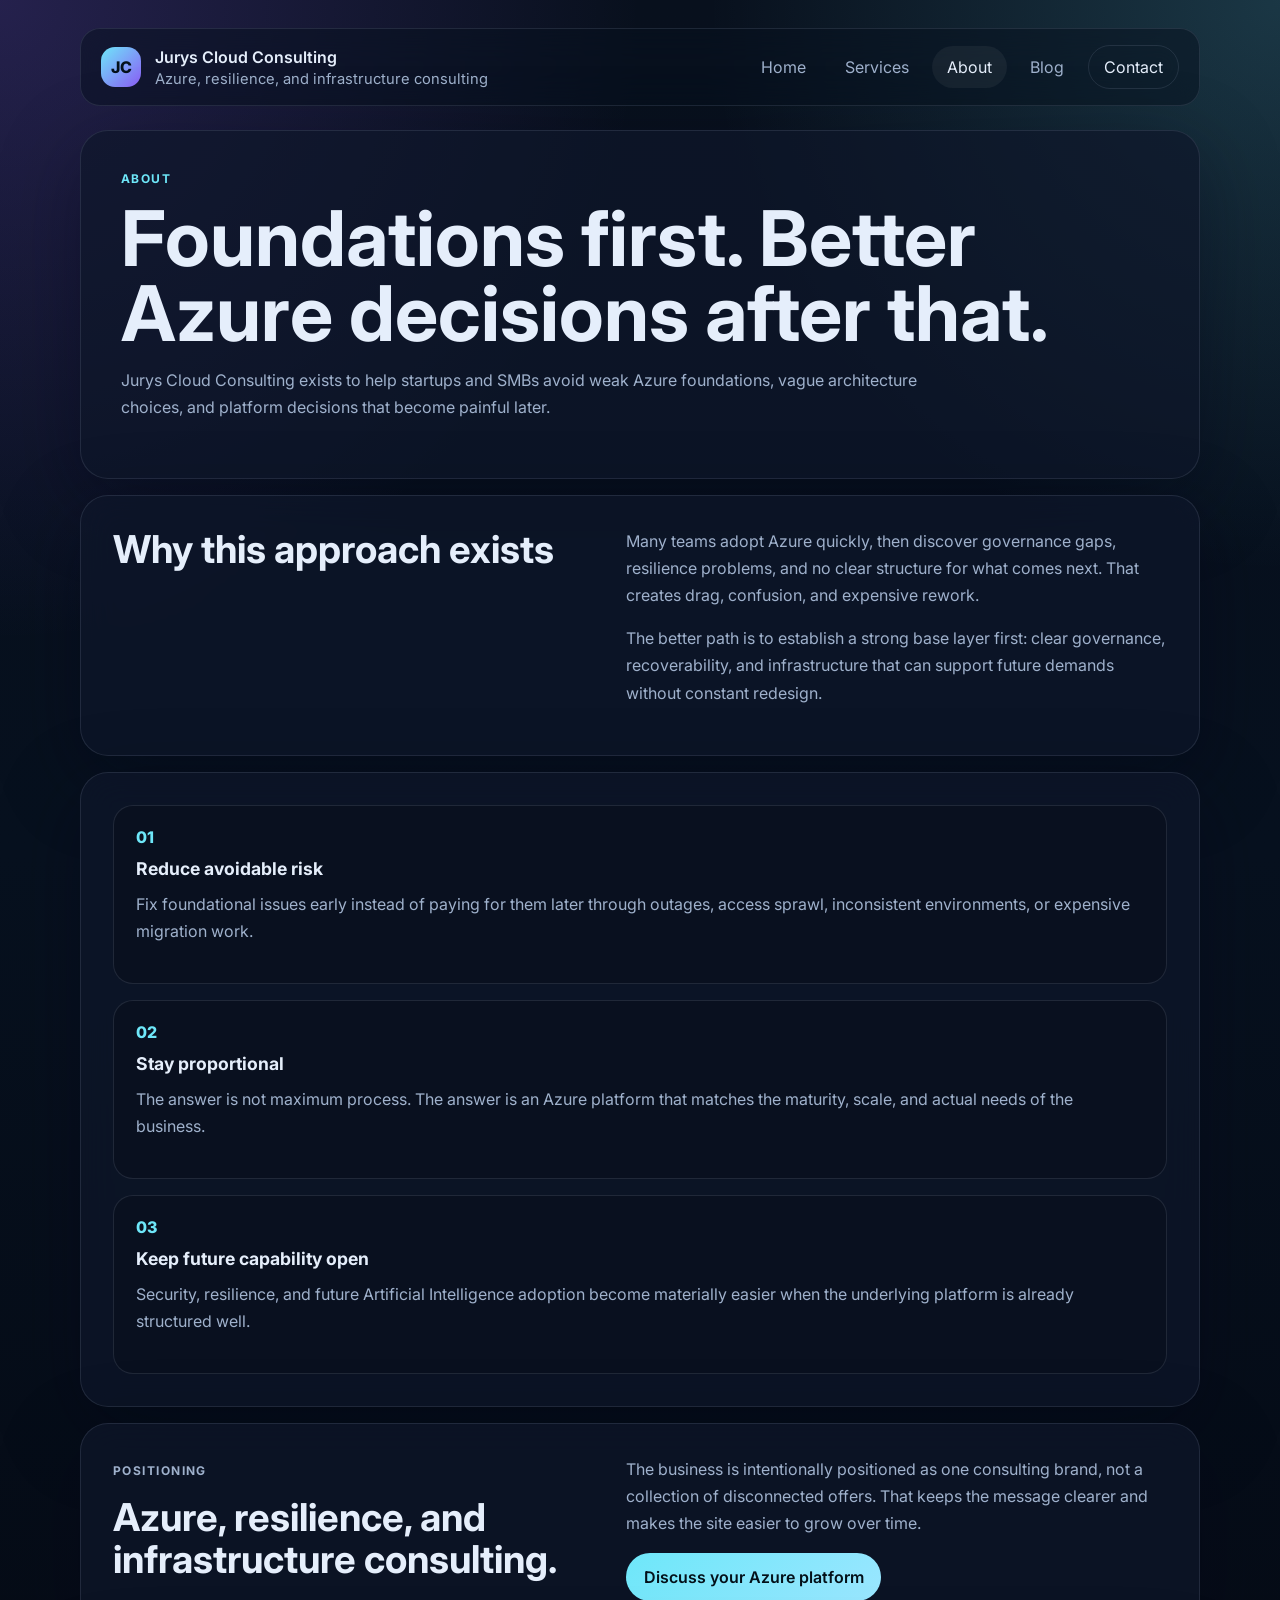
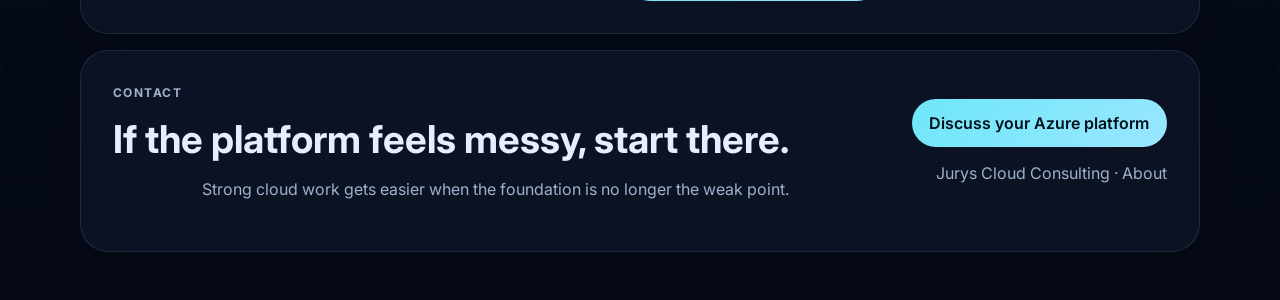
==== about.html @ 45fed46e "feat: expand juryslt into multi-page staging site" ====
<!DOCTYPE html>
<html lang="en">
  <head>
    <meta charset="UTF-8" />
    <meta name="viewport" content="width=device-width, initial-scale=1.0" />
    <title>About | Jurys Cloud Consulting</title>
    <meta
      name="description"
      content="About the approach behind Jurys Cloud Consulting: foundations-first Azure consulting for startups and SMBs."
    />
    <link rel="preconnect" href="https://fonts.googleapis.com" />
    <link rel="preconnect" href="https://fonts.gstatic.com" crossorigin />
    <link
      href="https://fonts.googleapis.com/css2?family=Inter:wght@400;500;600;700;800&display=swap"
      rel="stylesheet"
    />
    <link rel="stylesheet" href="styles.css" />
  </head>
  <body>
    <div class="site-shell">
      <header class="topbar reveal">
        <a class="brand" href="index.html">
          <span class="brand-mark">JC</span>
          <div>
            <strong class="brand-name">Jurys Cloud Consulting</strong>
            <div class="brand-subtitle">Azure, resilience, and infrastructure consulting</div>
          </div>
        </a>
        <nav class="nav">
          <a class="nav-link" href="index.html">Home</a>
          <a class="nav-link" href="services.html">Services</a>
          <a class="nav-link nav-link-active" href="about.html">About</a>
          <a class="nav-link" href="blog.html">Blog</a>
          <a class="nav-link nav-cta" href="contact.html">Contact</a>
        </nav>
      </header>

      <main>
        <section class="page-hero reveal">
          <p class="eyebrow">About</p>
          <h1>Foundations first. Better Azure decisions after that.</h1>
          <p class="lead page-lead">
            Jurys Cloud Consulting exists to help startups and SMBs avoid weak Azure foundations,
            vague architecture choices, and platform decisions that become painful later.
          </p>
        </section>

        <section class="content-panel reveal split-panel split-panel-strong">
          <div>
            <h2>Why this approach exists</h2>
          </div>
          <div>
            <p class="lead">
              Many teams adopt Azure quickly, then discover governance gaps, resilience problems,
              and no clear structure for what comes next. That creates drag, confusion, and
              expensive rework.
            </p>
            <p class="lead secondary-lead">
              The better path is to establish a strong base layer first: clear governance,
              recoverability, and infrastructure that can support future demands without constant
              redesign.
            </p>
          </div>
        </section>

        <section class="content-panel reveal">
          <div class="approach-list">
            <div>
              <span>01</span>
              <h3>Reduce avoidable risk</h3>
              <p>
                Fix foundational issues early instead of paying for them later through outages,
                access sprawl, inconsistent environments, or expensive migration work.
              </p>
            </div>
            <div>
              <span>02</span>
              <h3>Stay proportional</h3>
              <p>
                The answer is not maximum process. The answer is an Azure platform that matches the
                maturity, scale, and actual needs of the business.
              </p>
            </div>
            <div>
              <span>03</span>
              <h3>Keep future capability open</h3>
              <p>
                Security, resilience, and future Artificial Intelligence adoption become materially
                easier when the underlying platform is already structured well.
              </p>
            </div>
          </div>
        </section>

        <section class="content-panel reveal split-panel">
          <div>
            <p class="eyebrow">Positioning</p>
            <h2>Azure, resilience, and infrastructure consulting.</h2>
          </div>
          <div>
            <p class="lead">
              The business is intentionally positioned as one consulting brand, not a collection of
              disconnected offers. That keeps the message clearer and makes the site easier to grow
              over time.
            </p>
            <a class="button button-primary" href="contact.html">Discuss your Azure platform</a>
          </div>
        </section>
      </main>

      <footer class="footer reveal">
        <div>
          <p class="eyebrow">Contact</p>
          <h2>If the platform feels messy, start there.</h2>
          <p>Strong cloud work gets easier when the foundation is no longer the weak point.</p>
        </div>
        <div class="footer-actions">
          <a class="button button-primary" href="contact.html">Discuss your Azure platform</a>
          <p>Jurys Cloud Consulting · About</p>
        </div>
      </footer>
    </div>

    <script src="script.js"></script>
  </body>
</html>
---- styles.css ----
:root {
  color-scheme: dark;
  --bg: #07111f;
  --bg-soft: rgba(15, 23, 42, 0.72);
  --panel: rgba(10, 17, 31, 0.85);
  --line: rgba(148, 163, 184, 0.16);
  --text: #e5eefb;
  --muted: #9fb1cc;
  --primary: #6ee7f9;
  --accent: #8b5cf6;
  --shadow: 0 24px 80px rgba(2, 6, 23, 0.35);
}

* {
  box-sizing: border-box;
}

html {
  scroll-behavior: smooth;
}

body {
  margin: 0;
  font-family: "Inter", system-ui, sans-serif;
  background:
    radial-gradient(circle at top left, rgba(139, 92, 246, 0.22), transparent 28%),
    radial-gradient(circle at top right, rgba(110, 231, 249, 0.18), transparent 25%),
    linear-gradient(180deg, #08101d 0%, #07111f 45%, #050a14 100%);
  color: var(--text);
}

a {
  color: inherit;
}

.site-shell {
  width: min(1120px, calc(100% - 2rem));
  margin: 0 auto;
  padding: 1.25rem 0 3rem;
}

.topbar,
.hero,
.metrics,
.content-panel,
.footer {
  backdrop-filter: blur(18px);
}

.topbar {
  display: flex;
  justify-content: space-between;
  align-items: center;
  gap: 1.25rem;
  padding: 1rem 1.25rem;
  margin-top: 0.5rem;
  border: 1px solid var(--line);
  border-radius: 20px;
  background: rgba(7, 17, 31, 0.5);
}

.brand {
  display: flex;
  align-items: center;
  gap: 0.9rem;
  text-decoration: none;
}

.brand-mark {
  width: 2.5rem;
  height: 2.5rem;
  display: inline-grid;
  place-items: center;
  border-radius: 14px;
  background: linear-gradient(135deg, var(--primary), var(--accent));
  color: #04111a;
  font-weight: 800;
}

.brand-name,
.button {
  font-weight: 600;
}

.brand-subtitle {
  margin-top: 0.2rem;
  color: var(--muted);
  font-size: 0.92rem;
}

.nav {
  display: flex;
  align-items: center;
  gap: 0.5rem;
  flex-wrap: wrap;
  justify-content: flex-end;
}

.nav-link {
  padding: 0.7rem 0.95rem;
  border-radius: 999px;
  text-decoration: none;
  color: var(--muted);
  transition: opacity 180ms ease, background 180ms ease, color 180ms ease;
}

.nav-link:hover {
  opacity: 0.95;
  color: var(--text);
}

.nav-link-active {
  background: rgba(255, 255, 255, 0.05);
  color: var(--text);
}

.nav-cta {
  border: 1px solid var(--line);
  color: var(--text);
}

.hero {
  display: grid;
  grid-template-columns: 1.25fr 0.85fr;
  gap: 1.5rem;
  align-items: stretch;
  margin-top: 1.5rem;
}

.hero-copy,
.hero-panel,
.metrics article,
.content-panel,
.footer {
  border: 1px solid var(--line);
  background: var(--bg-soft);
  box-shadow: var(--shadow);
}

.hero-copy,
.hero-panel,
.page-hero {
  border-radius: 28px;
  padding: 2.5rem;
}

.page-hero {
  margin-top: 1.5rem;
  border: 1px solid var(--line);
  background: var(--bg-soft);
  box-shadow: var(--shadow);
}

.eyebrow {
  margin: 0 0 0.9rem;
  color: var(--primary);
  text-transform: uppercase;
  letter-spacing: 0.12em;
  font-size: 0.75rem;
  font-weight: 700;
}

h1,
h2,
h3,
p,
ul {
  margin-top: 0;
}

h1 {
  font-size: clamp(2.4rem, 6vw, 4.8rem);
  line-height: 0.98;
  margin-bottom: 1rem;
}

h2 {
  font-size: clamp(1.6rem, 3vw, 2.6rem);
  line-height: 1.1;
  margin-bottom: 1rem;
}

h3 {
  font-size: 1.1rem;
}

.lead,
.page-lead,
.service-card p,
.status-card p,
.approach-list p,
.metrics span,
.footer p,
.feature-card p,
.blog-card p,
.detail-list,
.secondary-lead,
.split-panel p {
  color: var(--muted);
  line-height: 1.7;
}

.page-lead {
  max-width: 860px;
}

.hero-actions {
  display: flex;
  gap: 0.85rem;
  flex-wrap: wrap;
  margin-top: 2rem;
}

.button {
  display: inline-flex;
  align-items: center;
  justify-content: center;
  min-height: 48px;
  padding: 0 1.1rem;
  border-radius: 999px;
  text-decoration: none;
  transition: transform 180ms ease, opacity 180ms ease, border-color 180ms ease;
}

.button:hover,
.text-link:hover {
  opacity: 0.92;
}

.button:focus-visible,
.nav-link:focus-visible,
.text-link:focus-visible,
.brand:focus-visible {
  outline: 2px solid var(--primary);
  outline-offset: 4px;
}

.button-primary {
  background: linear-gradient(135deg, var(--primary), #9ae6ff);
  color: #031019;
}

.button-secondary {
  border: 1px solid var(--line);
  color: var(--text);
}

.status-card {
  height: 100%;
  padding: 1.5rem;
  border-radius: 22px;
  background: linear-gradient(180deg, rgba(15, 23, 42, 0.96), rgba(10, 17, 31, 0.88));
}

.status-pill,
.blog-tag,
.service-number {
  display: inline-flex;
  padding: 0.35rem 0.7rem;
  border-radius: 999px;
  background: rgba(110, 231, 249, 0.1);
  color: var(--primary);
  border: 1px solid rgba(110, 231, 249, 0.18);
  font-size: 0.8rem;
  font-weight: 700;
}

.status-pill {
  margin-bottom: 1.1rem;
}

.status-card ul,
.detail-list {
  padding-left: 1.1rem;
  line-height: 1.8;
  margin: 1.25rem 0 0;
}

.metrics {
  display: grid;
  grid-template-columns: repeat(3, 1fr);
  gap: 1rem;
  margin-top: 1rem;
}

.metrics article,
.service-card,
.feature-card,
.blog-card,
.approach-list div {
  border-radius: 20px;
  padding: 1.35rem;
}

.metrics strong,
.service-card h3,
.approach-list h3,
.feature-card h3,
.blog-card h3 {
  display: block;
  margin-bottom: 0.75rem;
}

.content-panel,
.footer {
  margin-top: 1rem;
  border-radius: 28px;
  padding: 2rem;
}

.section-heading {
  max-width: 740px;
}

.compact-heading {
  margin-bottom: 1.25rem;
}

.feature-grid,
.blog-grid,
.service-grid {
  display: grid;
  grid-template-columns: repeat(3, minmax(0, 1fr));
  gap: 1rem;
}

.blog-grid {
  grid-template-columns: repeat(2, minmax(0, 1fr));
}

.service-grid-single {
  grid-template-columns: 1fr;
}

.service-card,
.feature-card,
.blog-card,
.approach-list div,
.contact-card {
  background: var(--panel);
  border: 1px solid var(--line);
}

.service-card-large {
  padding: 1.6rem;
}

.blog-card-muted {
  background: rgba(10, 17, 31, 0.62);
}

.contact-card {
  border-radius: 22px;
  padding: 1.5rem;
}

.contact-card h3 {
  margin-bottom: 0.75rem;
  font-size: 1.2rem;
}

.contact-grid {
  grid-template-columns: repeat(3, minmax(0, 1fr));
}

.split-panel {
  display: grid;
  grid-template-columns: 0.95fr 1.05fr;
  gap: 1.5rem;
  align-items: center;
}

.split-panel-strong {
  align-items: start;
}

.approach-list {
  display: grid;
  gap: 1rem;
}

.approach-list span {
  display: inline-block;
  margin-bottom: 0.65rem;
  color: var(--primary);
  font-weight: 800;
}

.text-link {
  display: inline-flex;
  margin-top: 0.75rem;
  color: var(--primary);
  text-decoration: none;
  font-weight: 600;
}

.footer {
  display: flex;
  justify-content: space-between;
  gap: 1rem;
  align-items: center;
}

.footer-actions {
  display: flex;
  flex-direction: column;
  align-items: flex-end;
  gap: 0.85rem;
}

.footer p:last-child {
  text-align: right;
}

.reveal {
  opacity: 1;
  transform: translateY(0);
  transition: opacity 500ms ease, transform 500ms ease;
}

.reveal.is-pending {
  opacity: 0;
  transform: translateY(16px);
}

@media (max-width: 980px) {
  .hero,
  .metrics,
  .feature-grid,
  .blog-grid,
  .split-panel {
    grid-template-columns: 1fr;
  }

  .topbar {
    align-items: flex-start;
    flex-direction: column;
  }

  .nav {
    justify-content: flex-start;
  }
}

@media (max-width: 900px) {
  .footer {
    flex-direction: column;
    align-items: flex-start;
  }

  .hero-copy,
  .hero-panel,
  .content-panel,
  .footer,
  .page-hero {
    padding: 1.5rem;
  }

  .footer-actions {
    align-items: flex-start;
  }

  .footer p:last-child {
    text-align: left;
  }
}

@media (max-width: 640px) {
  .site-shell {
    width: min(100% - 1rem, 1120px);
  }

  .topbar {
    padding: 0.9rem 1rem;
  }

  .brand-name {
    font-size: 0.95rem;
  }

  h1 {
    font-size: 2.3rem;
  }

  .nav {
    gap: 0.35rem;
  }

  .nav-link {
    padding: 0.6rem 0.8rem;
  }
}
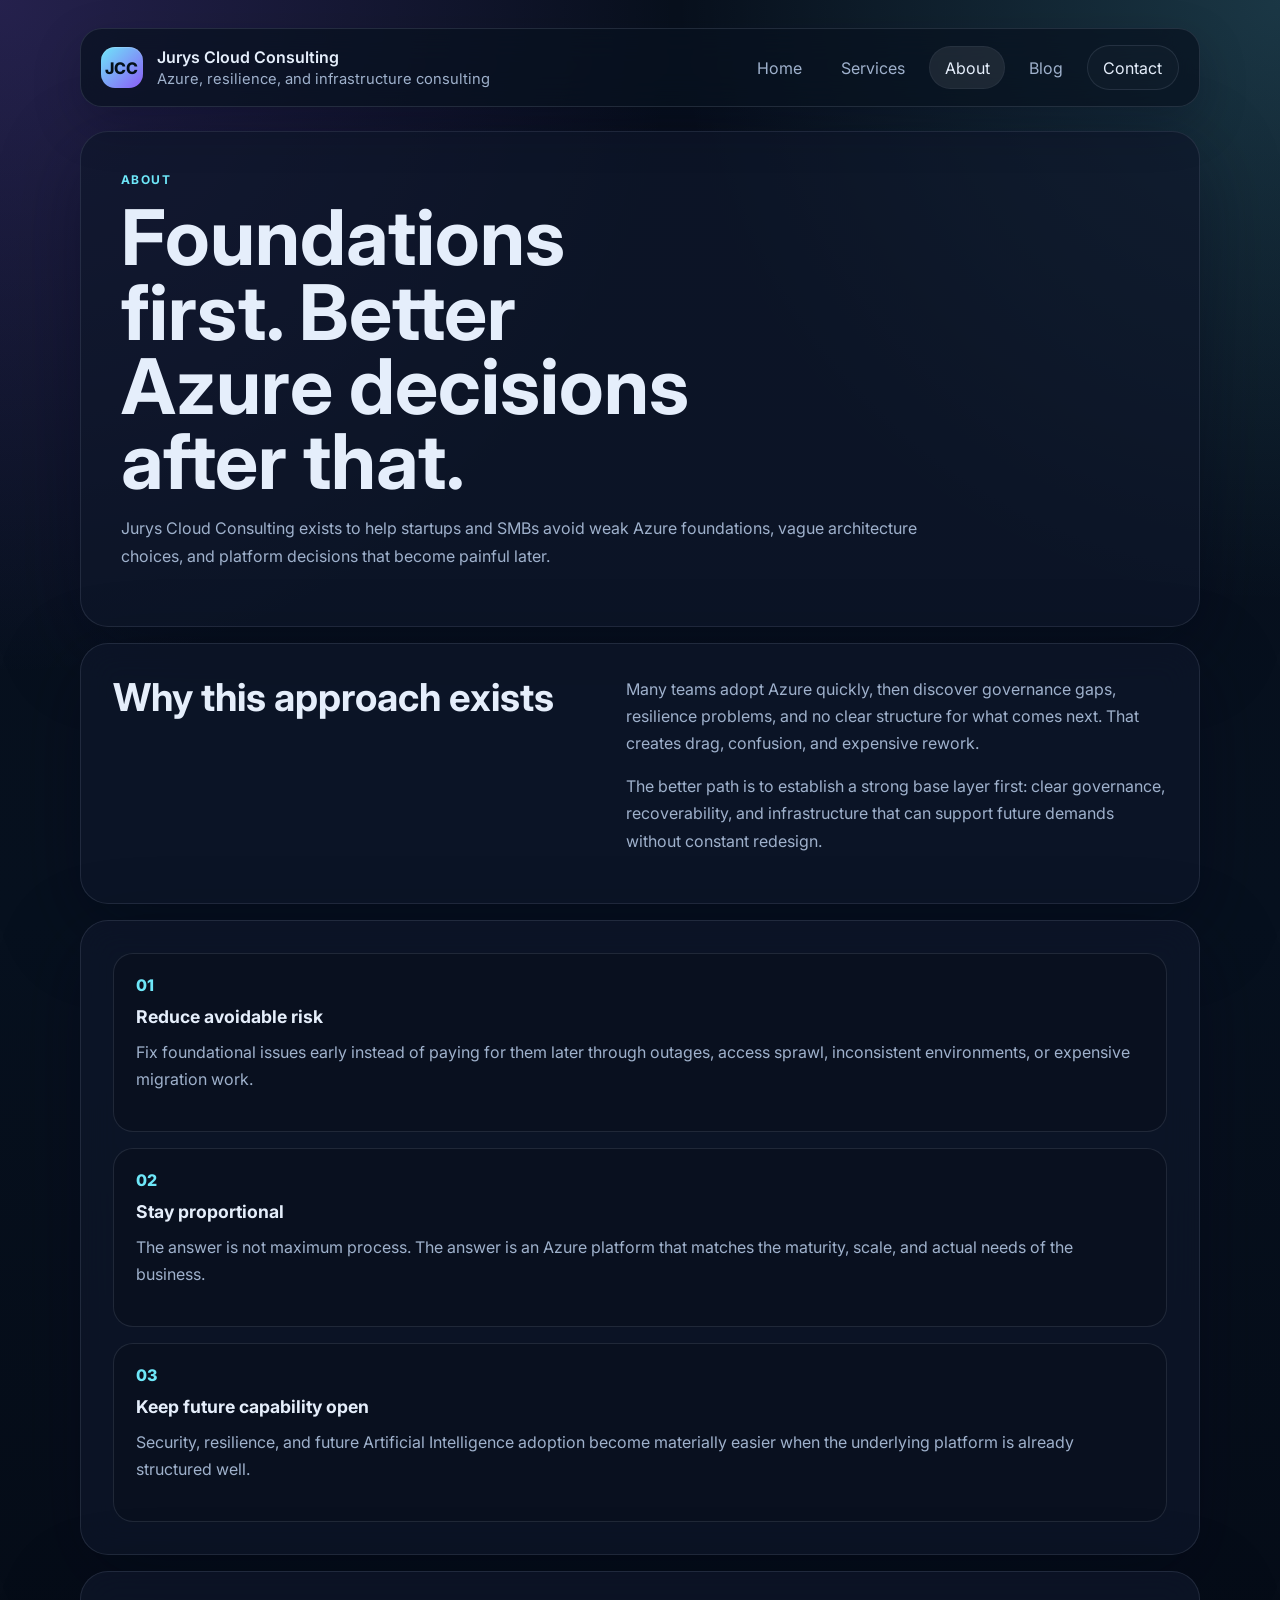
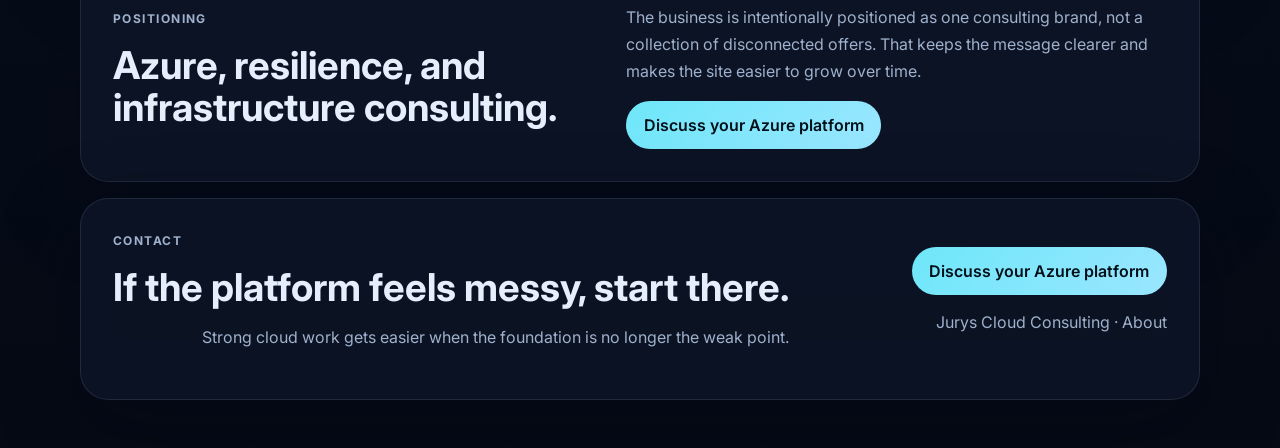
==== commit 9e736044: "feat: polish homepage and restructure blog pillars" ====
--- a/about.html
+++ b/about.html
@@ -20,7 +20,7 @@
     <div class="site-shell">
       <header class="topbar reveal">
         <a class="brand" href="index.html">
-          <span class="brand-mark">JC</span>
+          <span class="brand-mark">JCC</span>
           <div>
             <strong class="brand-name">Jurys Cloud Consulting</strong>
             <div class="brand-subtitle">Azure, resilience, and infrastructure consulting</div>
--- a/styles.css
+++ b/styles.css
@@ -48,15 +48,19 @@
 }
 
 .topbar {
+  position: sticky;
+  top: 0.75rem;
+  z-index: 20;
   display: flex;
   justify-content: space-between;
   align-items: center;
   gap: 1.25rem;
   padding: 1rem 1.25rem;
   margin-top: 0.5rem;
-  border: 1px solid var(--line);
-  border-radius: 20px;
-  background: rgba(7, 17, 31, 0.5);
+  border: 1px solid rgba(148, 163, 184, 0.18);
+  border-radius: 22px;
+  background: rgba(7, 17, 31, 0.72);
+  box-shadow: 0 18px 48px rgba(2, 6, 23, 0.24);
 }
 
 .brand {
@@ -67,14 +71,15 @@
 }
 
 .brand-mark {
-  width: 2.5rem;
-  height: 2.5rem;
+  width: 2.6rem;
+  height: 2.6rem;
   display: inline-grid;
   place-items: center;
   border-radius: 14px;
   background: linear-gradient(135deg, var(--primary), var(--accent));
   color: #04111a;
   font-weight: 800;
+  box-shadow: inset 0 1px 1px rgba(255, 255, 255, 0.2);
 }
 
 .brand-name,
@@ -97,26 +102,29 @@
 }
 
 .nav-link {
-  padding: 0.7rem 0.95rem;
+  padding: 0.72rem 0.98rem;
   border-radius: 999px;
   text-decoration: none;
   color: var(--muted);
-  transition: opacity 180ms ease, background 180ms ease, color 180ms ease;
+  transition: opacity 180ms ease, background 180ms ease, color 180ms ease, transform 180ms ease;
 }
 
 .nav-link:hover {
-  opacity: 0.95;
+  opacity: 0.98;
   color: var(--text);
+  background: rgba(255, 255, 255, 0.04);
 }
 
 .nav-link-active {
-  background: rgba(255, 255, 255, 0.05);
+  background: rgba(255, 255, 255, 0.08);
   color: var(--text);
+  box-shadow: inset 0 0 0 1px rgba(148, 163, 184, 0.08);
 }
 
 .nav-cta {
   border: 1px solid var(--line);
   color: var(--text);
+  background: rgba(255, 255, 255, 0.02);
 }
 
 .hero {
@@ -151,6 +159,12 @@
   box-shadow: var(--shadow);
 }
 
+.hero-copy-home {
+  background:
+    radial-gradient(circle at top left, rgba(110, 231, 249, 0.1), transparent 35%),
+    linear-gradient(180deg, rgba(15, 23, 42, 0.92), rgba(10, 17, 31, 0.82));
+}
+
 .eyebrow {
   margin: 0 0 0.9rem;
   color: var(--primary);
@@ -169,9 +183,10 @@
 }
 
 h1 {
-  font-size: clamp(2.4rem, 6vw, 4.8rem);
-  line-height: 0.98;
+  font-size: clamp(2.5rem, 6vw, 5rem);
+  line-height: 0.97;
   margin-bottom: 1rem;
+  max-width: 12ch;
 }
 
 h2 {
@@ -200,6 +215,11 @@
   line-height: 1.7;
 }
 
+.hero-lead {
+  max-width: 56ch;
+  font-size: 1.08rem;
+}
+
 .page-lead {
   max-width: 860px;
 }
@@ -209,6 +229,22 @@
   gap: 0.85rem;
   flex-wrap: wrap;
   margin-top: 2rem;
+}
+
+.hero-proof {
+  display: flex;
+  flex-wrap: wrap;
+  gap: 0.65rem;
+  margin-top: 1.35rem;
+}
+
+.hero-proof span {
+  padding: 0.45rem 0.8rem;
+  border-radius: 999px;
+  border: 1px solid rgba(148, 163, 184, 0.18);
+  background: rgba(255, 255, 255, 0.03);
+  color: var(--muted);
+  font-size: 0.9rem;
 }
 
 .button {
@@ -225,6 +261,7 @@
 .button:hover,
 .text-link:hover {
   opacity: 0.92;
+  transform: translateY(-1px);
 }
 
 .button:focus-visible,
@@ -250,6 +287,10 @@
   padding: 1.5rem;
   border-radius: 22px;
   background: linear-gradient(180deg, rgba(15, 23, 42, 0.96), rgba(10, 17, 31, 0.88));
+}
+
+.status-card-strong {
+  box-shadow: inset 0 1px 0 rgba(255, 255, 255, 0.04);
 }
 
 .status-pill,
@@ -292,6 +333,10 @@
   padding: 1.35rem;
 }
 
+.metrics article {
+  background: rgba(10, 17, 31, 0.74);
+}
+
 .metrics strong,
 .service-card h3,
 .approach-list h3,
@@ -328,6 +373,14 @@
   grid-template-columns: repeat(2, minmax(0, 1fr));
 }
 
+.feature-grid-home {
+  grid-template-columns: repeat(3, minmax(0, 1fr));
+}
+
+.pillar-grid {
+  grid-template-columns: repeat(2, minmax(0, 1fr));
+}
+
 .service-grid-single {
   grid-template-columns: 1fr;
 }
@@ -341,6 +394,10 @@
   border: 1px solid var(--line);
 }
 
+.feature-card-strong {
+  background: linear-gradient(180deg, rgba(15, 23, 42, 0.92), rgba(10, 17, 31, 0.82));
+}
+
 .service-card-large {
   padding: 1.6rem;
 }
@@ -372,6 +429,10 @@
 
 .split-panel-strong {
   align-items: start;
+}
+
+.home-split {
+  background: linear-gradient(180deg, rgba(12, 18, 34, 0.92), rgba(8, 13, 25, 0.86));
 }
 
 .approach-list {
@@ -428,17 +489,24 @@
   .metrics,
   .feature-grid,
   .blog-grid,
-  .split-panel {
+  .split-panel,
+  .pillar-grid,
+  .feature-grid-home {
     grid-template-columns: 1fr;
   }
 
   .topbar {
     align-items: flex-start;
     flex-direction: column;
+    position: static;
   }
 
   .nav {
     justify-content: flex-start;
+  }
+
+  h1 {
+    max-width: none;
   }
 }
 
@@ -479,7 +547,7 @@
   }
 
   h1 {
-    font-size: 2.3rem;
+    font-size: 2.35rem;
   }
 
   .nav {
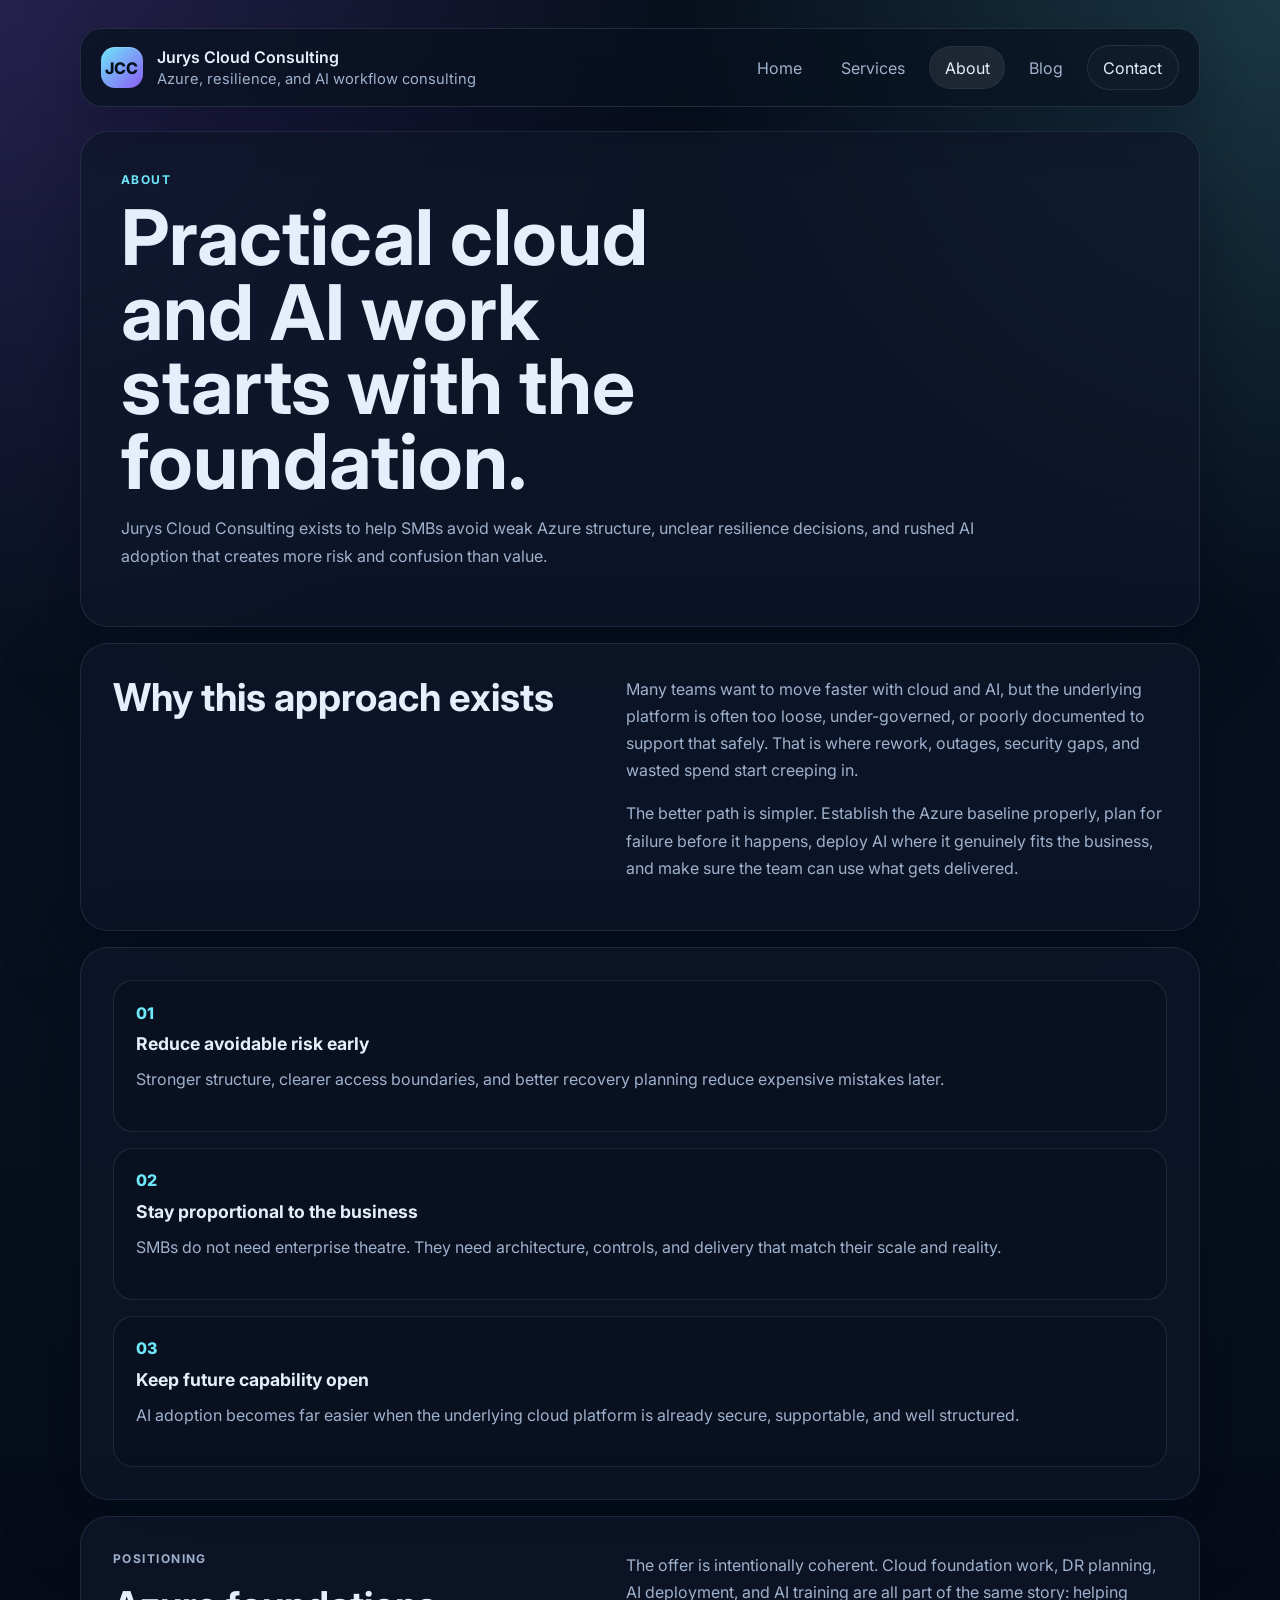
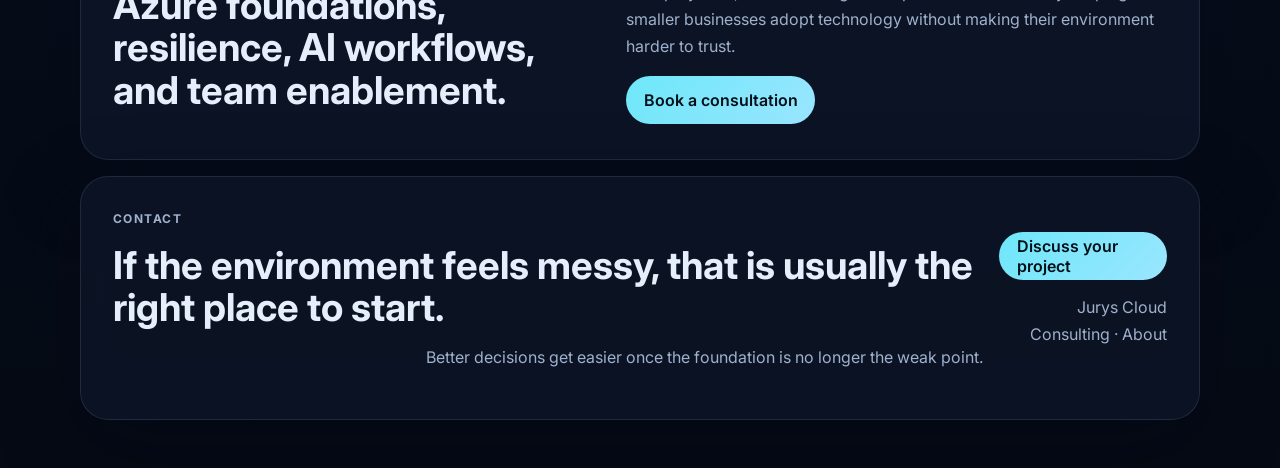
==== commit c00c10bb: "feat: reposition site around azure, dr, and ai workflow services" ====
--- a/about.html
+++ b/about.html
@@ -6,7 +6,7 @@
     <title>About | Jurys Cloud Consulting</title>
     <meta
       name="description"
-      content="About the approach behind Jurys Cloud Consulting: foundations-first Azure consulting for startups and SMBs."
+      content="Jurys Cloud Consulting helps SMBs build better Azure foundations, resilience, and practical AI adoption paths."
     />
     <link rel="preconnect" href="https://fonts.googleapis.com" />
     <link rel="preconnect" href="https://fonts.gstatic.com" crossorigin />
@@ -23,7 +23,7 @@
           <span class="brand-mark">JCC</span>
           <div>
             <strong class="brand-name">Jurys Cloud Consulting</strong>
-            <div class="brand-subtitle">Azure, resilience, and infrastructure consulting</div>
+            <div class="brand-subtitle">Azure, resilience, and AI workflow consulting</div>
           </div>
         </a>
         <nav class="nav">
@@ -38,10 +38,10 @@
       <main>
         <section class="page-hero reveal">
           <p class="eyebrow">About</p>
-          <h1>Foundations first. Better Azure decisions after that.</h1>
+          <h1>Practical cloud and AI work starts with the foundation.</h1>
           <p class="lead page-lead">
-            Jurys Cloud Consulting exists to help startups and SMBs avoid weak Azure foundations,
-            vague architecture choices, and platform decisions that become painful later.
+            Jurys Cloud Consulting exists to help SMBs avoid weak Azure structure, unclear resilience decisions,
+            and rushed AI adoption that creates more risk and confusion than value.
           </p>
         </section>
 
@@ -51,14 +51,13 @@
           </div>
           <div>
             <p class="lead">
-              Many teams adopt Azure quickly, then discover governance gaps, resilience problems,
-              and no clear structure for what comes next. That creates drag, confusion, and
-              expensive rework.
+              Many teams want to move faster with cloud and AI, but the underlying platform is often too loose,
+              under-governed, or poorly documented to support that safely. That is where rework, outages,
+              security gaps, and wasted spend start creeping in.
             </p>
             <p class="lead secondary-lead">
-              The better path is to establish a strong base layer first: clear governance,
-              recoverability, and infrastructure that can support future demands without constant
-              redesign.
+              The better path is simpler. Establish the Azure baseline properly, plan for failure before it happens,
+              deploy AI where it genuinely fits the business, and make sure the team can use what gets delivered.
             </p>
           </div>
         </section>
@@ -67,26 +66,23 @@
           <div class="approach-list">
             <div>
               <span>01</span>
-              <h3>Reduce avoidable risk</h3>
+              <h3>Reduce avoidable risk early</h3>
               <p>
-                Fix foundational issues early instead of paying for them later through outages,
-                access sprawl, inconsistent environments, or expensive migration work.
+                Stronger structure, clearer access boundaries, and better recovery planning reduce expensive mistakes later.
               </p>
             </div>
             <div>
               <span>02</span>
-              <h3>Stay proportional</h3>
+              <h3>Stay proportional to the business</h3>
               <p>
-                The answer is not maximum process. The answer is an Azure platform that matches the
-                maturity, scale, and actual needs of the business.
+                SMBs do not need enterprise theatre. They need architecture, controls, and delivery that match their scale and reality.
               </p>
             </div>
             <div>
               <span>03</span>
               <h3>Keep future capability open</h3>
               <p>
-                Security, resilience, and future Artificial Intelligence adoption become materially
-                easier when the underlying platform is already structured well.
+                AI adoption becomes far easier when the underlying cloud platform is already secure, supportable, and well structured.
               </p>
             </div>
           </div>
@@ -95,15 +91,14 @@
         <section class="content-panel reveal split-panel">
           <div>
             <p class="eyebrow">Positioning</p>
-            <h2>Azure, resilience, and infrastructure consulting.</h2>
+            <h2>Azure foundations, resilience, AI workflows, and team enablement.</h2>
           </div>
           <div>
             <p class="lead">
-              The business is intentionally positioned as one consulting brand, not a collection of
-              disconnected offers. That keeps the message clearer and makes the site easier to grow
-              over time.
+              The offer is intentionally coherent. Cloud foundation work, DR planning, AI deployment,
+              and AI training are all part of the same story: helping smaller businesses adopt technology without making their environment harder to trust.
             </p>
-            <a class="button button-primary" href="contact.html">Discuss your Azure platform</a>
+            <a class="button button-primary" href="contact.html">Book a consultation</a>
           </div>
         </section>
       </main>
@@ -111,11 +106,11 @@
       <footer class="footer reveal">
         <div>
           <p class="eyebrow">Contact</p>
-          <h2>If the platform feels messy, start there.</h2>
-          <p>Strong cloud work gets easier when the foundation is no longer the weak point.</p>
+          <h2>If the environment feels messy, that is usually the right place to start.</h2>
+          <p>Better decisions get easier once the foundation is no longer the weak point.</p>
         </div>
         <div class="footer-actions">
-          <a class="button button-primary" href="contact.html">Discuss your Azure platform</a>
+          <a class="button button-primary" href="contact.html">Discuss your project</a>
           <p>Jurys Cloud Consulting · About</p>
         </div>
       </footer>
--- a/styles.css
+++ b/styles.css
@@ -377,12 +377,20 @@
   grid-template-columns: repeat(3, minmax(0, 1fr));
 }
 
+.feature-grid-4 {
+  grid-template-columns: repeat(4, minmax(0, 1fr));
+}
+
 .pillar-grid {
   grid-template-columns: repeat(2, minmax(0, 1fr));
 }
 
 .service-grid-single {
   grid-template-columns: 1fr;
+}
+
+.service-grid-stacked {
+  grid-template-columns: repeat(2, minmax(0, 1fr));
 }
 
 .service-card,
@@ -491,7 +499,9 @@
   .blog-grid,
   .split-panel,
   .pillar-grid,
-  .feature-grid-home {
+  .feature-grid-home,
+  .feature-grid-4,
+  .service-grid-stacked {
     grid-template-columns: 1fr;
   }
 
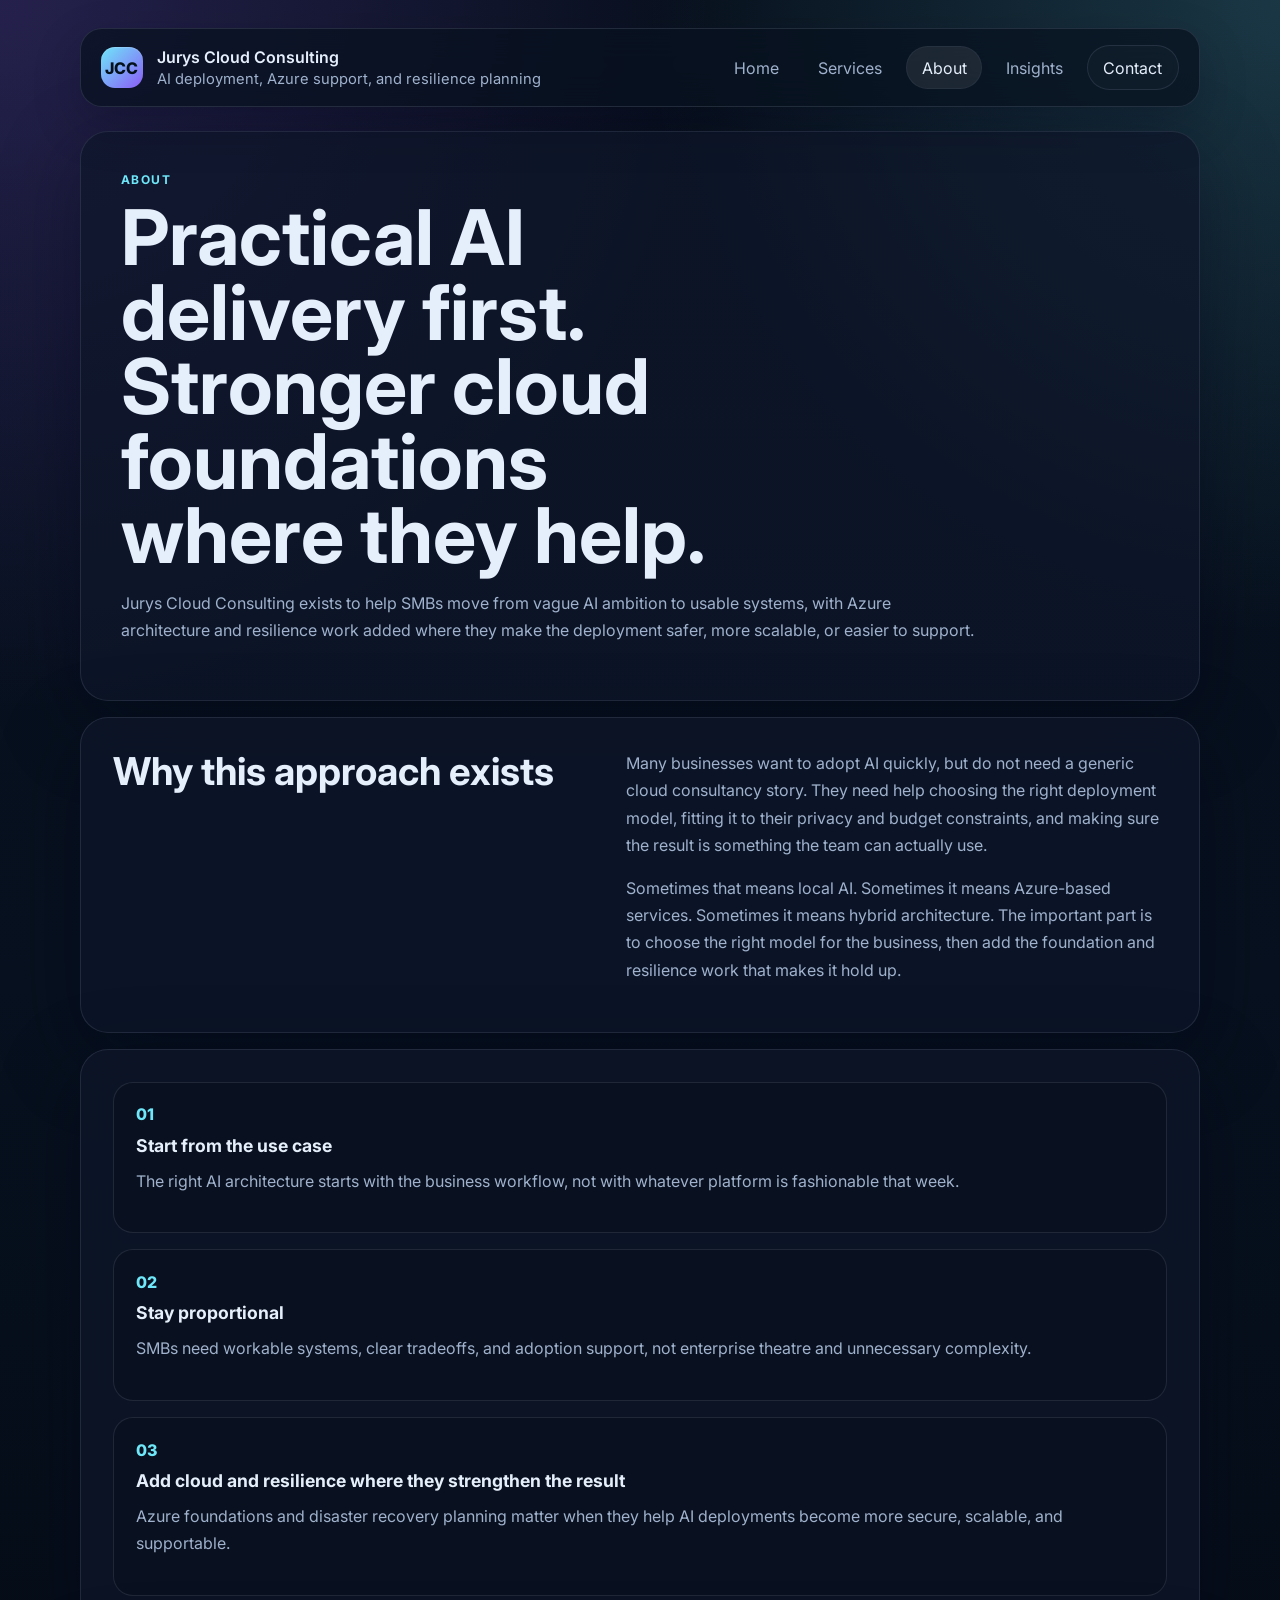
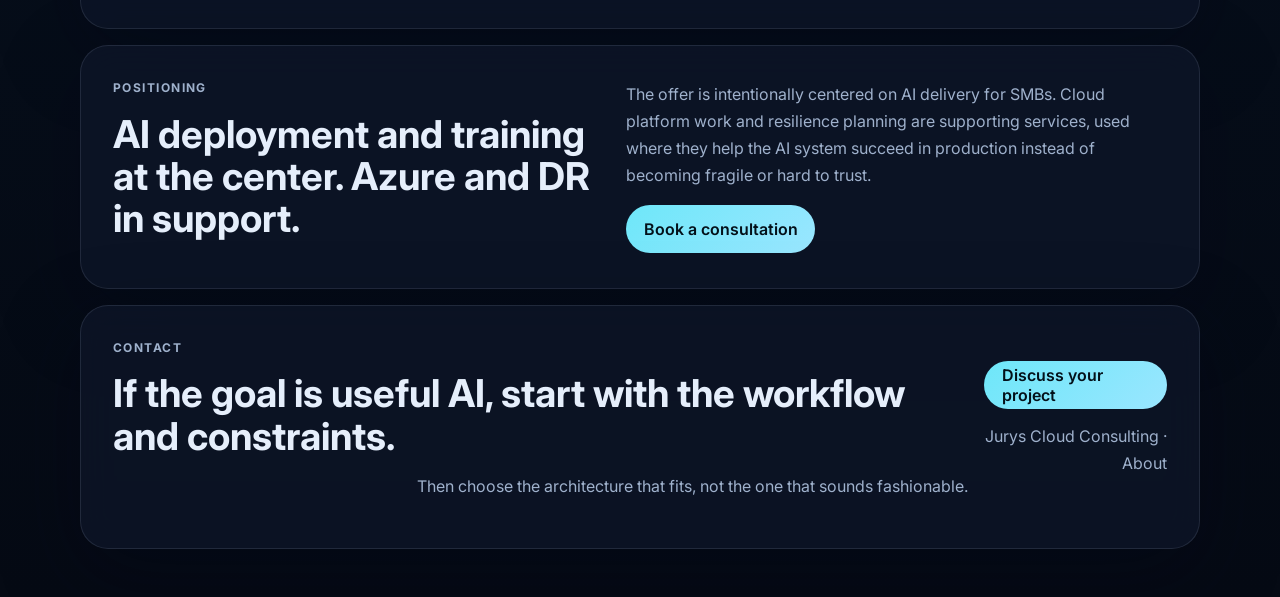
==== commit 4ab06beb: "feat: reposition site around ai deployment as primary offer" ====
--- a/about.html
+++ b/about.html
@@ -6,7 +6,7 @@
     <title>About | Jurys Cloud Consulting</title>
     <meta
       name="description"
-      content="Jurys Cloud Consulting helps SMBs build better Azure foundations, resilience, and practical AI adoption paths."
+      content="Jurys Cloud Consulting helps SMBs deploy practical AI systems, with Azure and resilience support where needed."
     />
     <link rel="preconnect" href="https://fonts.googleapis.com" />
     <link rel="preconnect" href="https://fonts.gstatic.com" crossorigin />
@@ -23,14 +23,14 @@
           <span class="brand-mark">JCC</span>
           <div>
             <strong class="brand-name">Jurys Cloud Consulting</strong>
-            <div class="brand-subtitle">Azure, resilience, and AI workflow consulting</div>
+            <div class="brand-subtitle">AI deployment, Azure support, and resilience planning</div>
           </div>
         </a>
         <nav class="nav">
           <a class="nav-link" href="index.html">Home</a>
           <a class="nav-link" href="services.html">Services</a>
           <a class="nav-link nav-link-active" href="about.html">About</a>
-          <a class="nav-link" href="blog.html">Blog</a>
+          <a class="nav-link" href="blog.html">Insights</a>
           <a class="nav-link nav-cta" href="contact.html">Contact</a>
         </nav>
       </header>
@@ -38,10 +38,10 @@
       <main>
         <section class="page-hero reveal">
           <p class="eyebrow">About</p>
-          <h1>Practical cloud and AI work starts with the foundation.</h1>
+          <h1>Practical AI delivery first. Stronger cloud foundations where they help.</h1>
           <p class="lead page-lead">
-            Jurys Cloud Consulting exists to help SMBs avoid weak Azure structure, unclear resilience decisions,
-            and rushed AI adoption that creates more risk and confusion than value.
+            Jurys Cloud Consulting exists to help SMBs move from vague AI ambition to usable systems,
+            with Azure architecture and resilience work added where they make the deployment safer, more scalable, or easier to support.
           </p>
         </section>
 
@@ -51,13 +51,12 @@
           </div>
           <div>
             <p class="lead">
-              Many teams want to move faster with cloud and AI, but the underlying platform is often too loose,
-              under-governed, or poorly documented to support that safely. That is where rework, outages,
-              security gaps, and wasted spend start creeping in.
+              Many businesses want to adopt AI quickly, but do not need a generic cloud consultancy story. They need help choosing the right deployment model,
+              fitting it to their privacy and budget constraints, and making sure the result is something the team can actually use.
             </p>
             <p class="lead secondary-lead">
-              The better path is simpler. Establish the Azure baseline properly, plan for failure before it happens,
-              deploy AI where it genuinely fits the business, and make sure the team can use what gets delivered.
+              Sometimes that means local AI. Sometimes it means Azure-based services. Sometimes it means hybrid architecture.
+              The important part is to choose the right model for the business, then add the foundation and resilience work that makes it hold up.
             </p>
           </div>
         </section>
@@ -66,23 +65,23 @@
           <div class="approach-list">
             <div>
               <span>01</span>
-              <h3>Reduce avoidable risk early</h3>
+              <h3>Start from the use case</h3>
               <p>
-                Stronger structure, clearer access boundaries, and better recovery planning reduce expensive mistakes later.
+                The right AI architecture starts with the business workflow, not with whatever platform is fashionable that week.
               </p>
             </div>
             <div>
               <span>02</span>
-              <h3>Stay proportional to the business</h3>
+              <h3>Stay proportional</h3>
               <p>
-                SMBs do not need enterprise theatre. They need architecture, controls, and delivery that match their scale and reality.
+                SMBs need workable systems, clear tradeoffs, and adoption support, not enterprise theatre and unnecessary complexity.
               </p>
             </div>
             <div>
               <span>03</span>
-              <h3>Keep future capability open</h3>
+              <h3>Add cloud and resilience where they strengthen the result</h3>
               <p>
-                AI adoption becomes far easier when the underlying cloud platform is already secure, supportable, and well structured.
+                Azure foundations and disaster recovery planning matter when they help AI deployments become more secure, scalable, and supportable.
               </p>
             </div>
           </div>
@@ -91,12 +90,12 @@
         <section class="content-panel reveal split-panel">
           <div>
             <p class="eyebrow">Positioning</p>
-            <h2>Azure foundations, resilience, AI workflows, and team enablement.</h2>
+            <h2>AI deployment and training at the center. Azure and DR in support.</h2>
           </div>
           <div>
             <p class="lead">
-              The offer is intentionally coherent. Cloud foundation work, DR planning, AI deployment,
-              and AI training are all part of the same story: helping smaller businesses adopt technology without making their environment harder to trust.
+              The offer is intentionally centered on AI delivery for SMBs. Cloud platform work and resilience planning are supporting services,
+              used where they help the AI system succeed in production instead of becoming fragile or hard to trust.
             </p>
             <a class="button button-primary" href="contact.html">Book a consultation</a>
           </div>
@@ -106,8 +105,8 @@
       <footer class="footer reveal">
         <div>
           <p class="eyebrow">Contact</p>
-          <h2>If the environment feels messy, that is usually the right place to start.</h2>
-          <p>Better decisions get easier once the foundation is no longer the weak point.</p>
+          <h2>If the goal is useful AI, start with the workflow and constraints.</h2>
+          <p>Then choose the architecture that fits, not the one that sounds fashionable.</p>
         </div>
         <div class="footer-actions">
           <a class="button button-primary" href="contact.html">Discuss your project</a>
--- a/styles.css
+++ b/styles.css
@@ -397,7 +397,8 @@
 .feature-card,
 .blog-card,
 .approach-list div,
-.contact-card {
+.contact-card,
+.comparison-table-wrap {
   background: var(--panel);
   border: 1px solid var(--line);
 }
@@ -417,6 +418,40 @@
 .contact-card {
   border-radius: 22px;
   padding: 1.5rem;
+}
+
+.comparison-table-wrap {
+  border-radius: 22px;
+  padding: 1rem;
+  overflow-x: auto;
+}
+
+.comparison-table {
+  width: 100%;
+  border-collapse: collapse;
+  min-width: 840px;
+}
+
+.comparison-table th,
+.comparison-table td {
+  text-align: left;
+  vertical-align: top;
+  padding: 1rem;
+  border-bottom: 1px solid var(--line);
+}
+
+.comparison-table th {
+  color: var(--text);
+  font-size: 0.95rem;
+}
+
+.comparison-table td {
+  color: var(--muted);
+  line-height: 1.6;
+}
+
+.comparison-table tbody tr:last-child td {
+  border-bottom: 0;
 }
 
 .contact-card h3 {
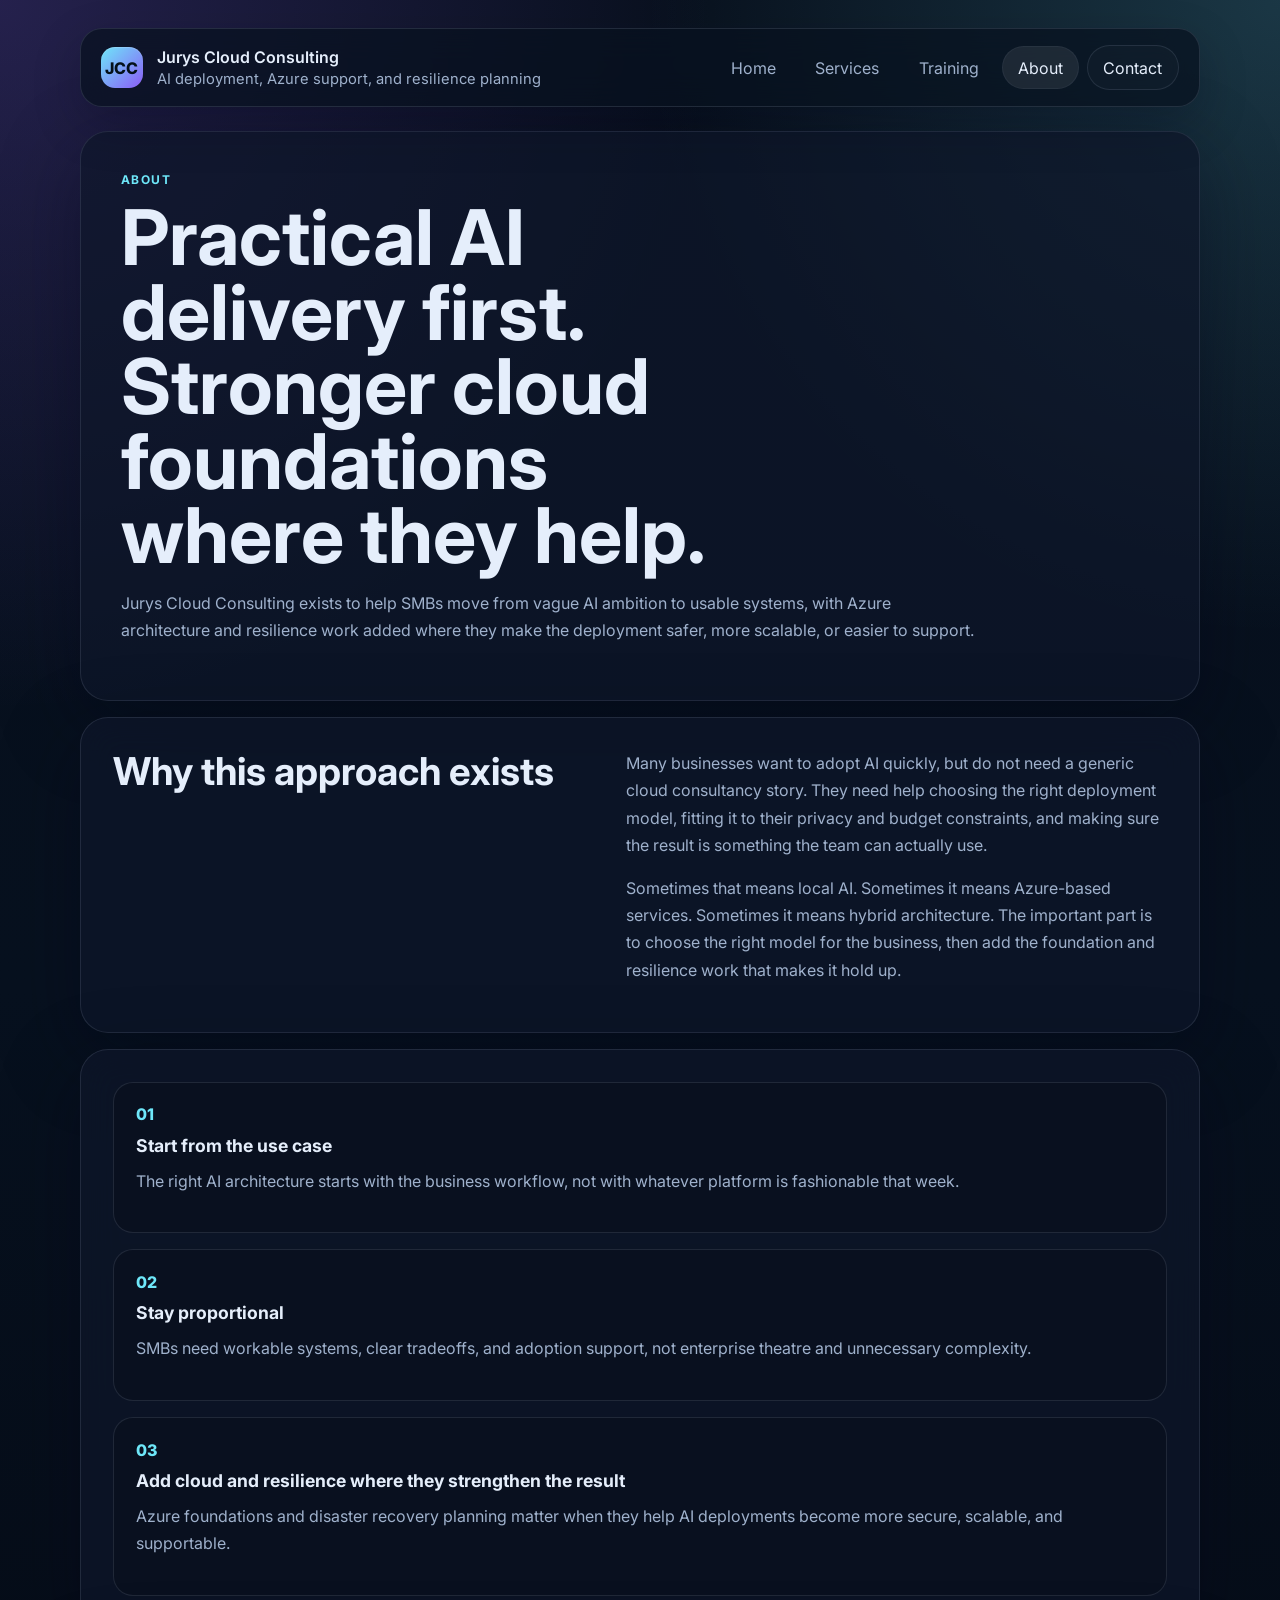
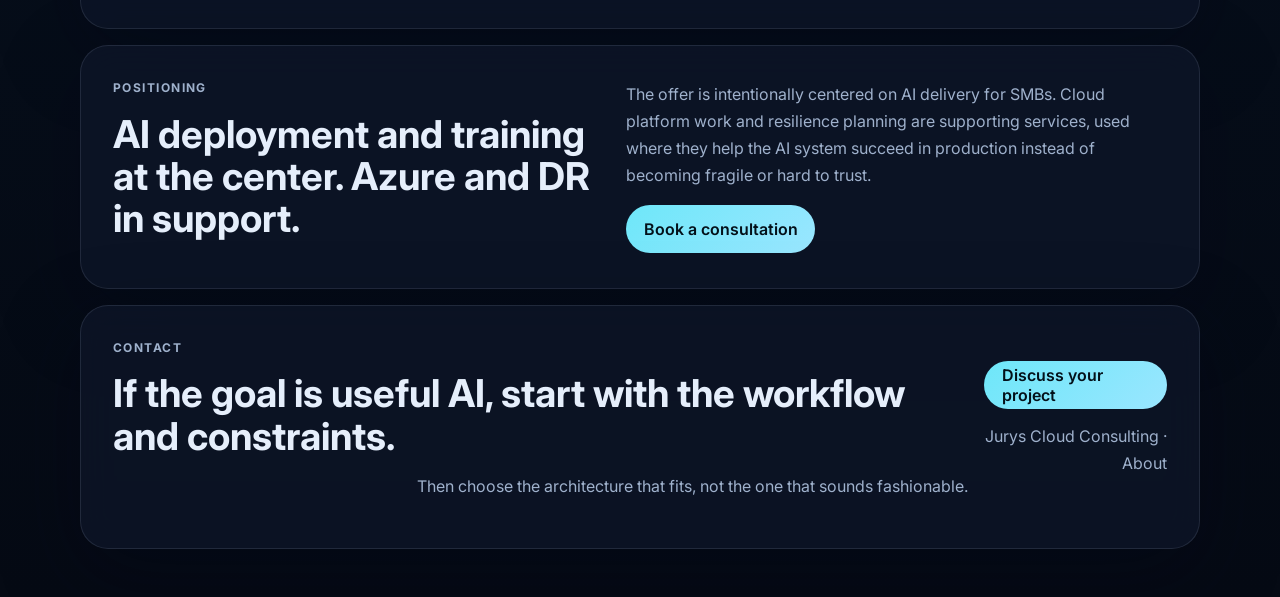
==== commit a5fc7943: "feat: simplify services page and add training sales page" ====
--- a/about.html
+++ b/about.html
@@ -29,8 +29,8 @@
         <nav class="nav">
           <a class="nav-link" href="index.html">Home</a>
           <a class="nav-link" href="services.html">Services</a>
+          <a class="nav-link" href="training.html">Training</a>
           <a class="nav-link nav-link-active" href="about.html">About</a>
-          <a class="nav-link" href="blog.html">Insights</a>
           <a class="nav-link nav-cta" href="contact.html">Contact</a>
         </nav>
       </header>
--- a/styles.css
+++ b/styles.css
@@ -381,6 +381,10 @@
   grid-template-columns: repeat(4, minmax(0, 1fr));
 }
 
+.feature-grid-2 {
+  grid-template-columns: repeat(2, minmax(0, 1fr));
+}
+
 .pillar-grid {
   grid-template-columns: repeat(2, minmax(0, 1fr));
 }
@@ -409,6 +413,31 @@
 
 .service-card-large {
   padding: 1.6rem;
+}
+
+.service-card-sales {
+  display: flex;
+  flex-direction: column;
+  gap: 0.9rem;
+}
+
+.service-button {
+  margin-top: auto;
+  width: 100%;
+}
+
+.sales-service-grid {
+  grid-template-columns: repeat(2, minmax(0, 1fr));
+}
+
+.training-grid {
+  grid-template-columns: repeat(2, minmax(0, 1fr));
+}
+
+.training-card {
+  display: flex;
+  flex-direction: column;
+  gap: 0.9rem;
 }
 
 .blog-card-muted {
@@ -536,7 +565,10 @@
   .pillar-grid,
   .feature-grid-home,
   .feature-grid-4,
-  .service-grid-stacked {
+  .feature-grid-2,
+  .service-grid-stacked,
+  .sales-service-grid,
+  .training-grid {
     grid-template-columns: 1fr;
   }
 
@@ -587,6 +619,14 @@
     padding: 0.9rem 1rem;
   }
 
+  .brand {
+    align-items: flex-start;
+  }
+
+  .brand-subtitle {
+    font-size: 0.82rem;
+  }
+
   .brand-name {
     font-size: 0.95rem;
   }
@@ -602,4 +642,22 @@
   .nav-link {
     padding: 0.6rem 0.8rem;
   }
-}
+
+  .service-card,
+  .feature-card,
+  .blog-card,
+  .contact-card,
+  .comparison-table-wrap,
+  .metrics article,
+  .approach-list div {
+    padding: 1.1rem;
+  }
+
+  .content-panel,
+  .footer,
+  .page-hero,
+  .hero-copy,
+  .hero-panel {
+    border-radius: 22px;
+  }
+}
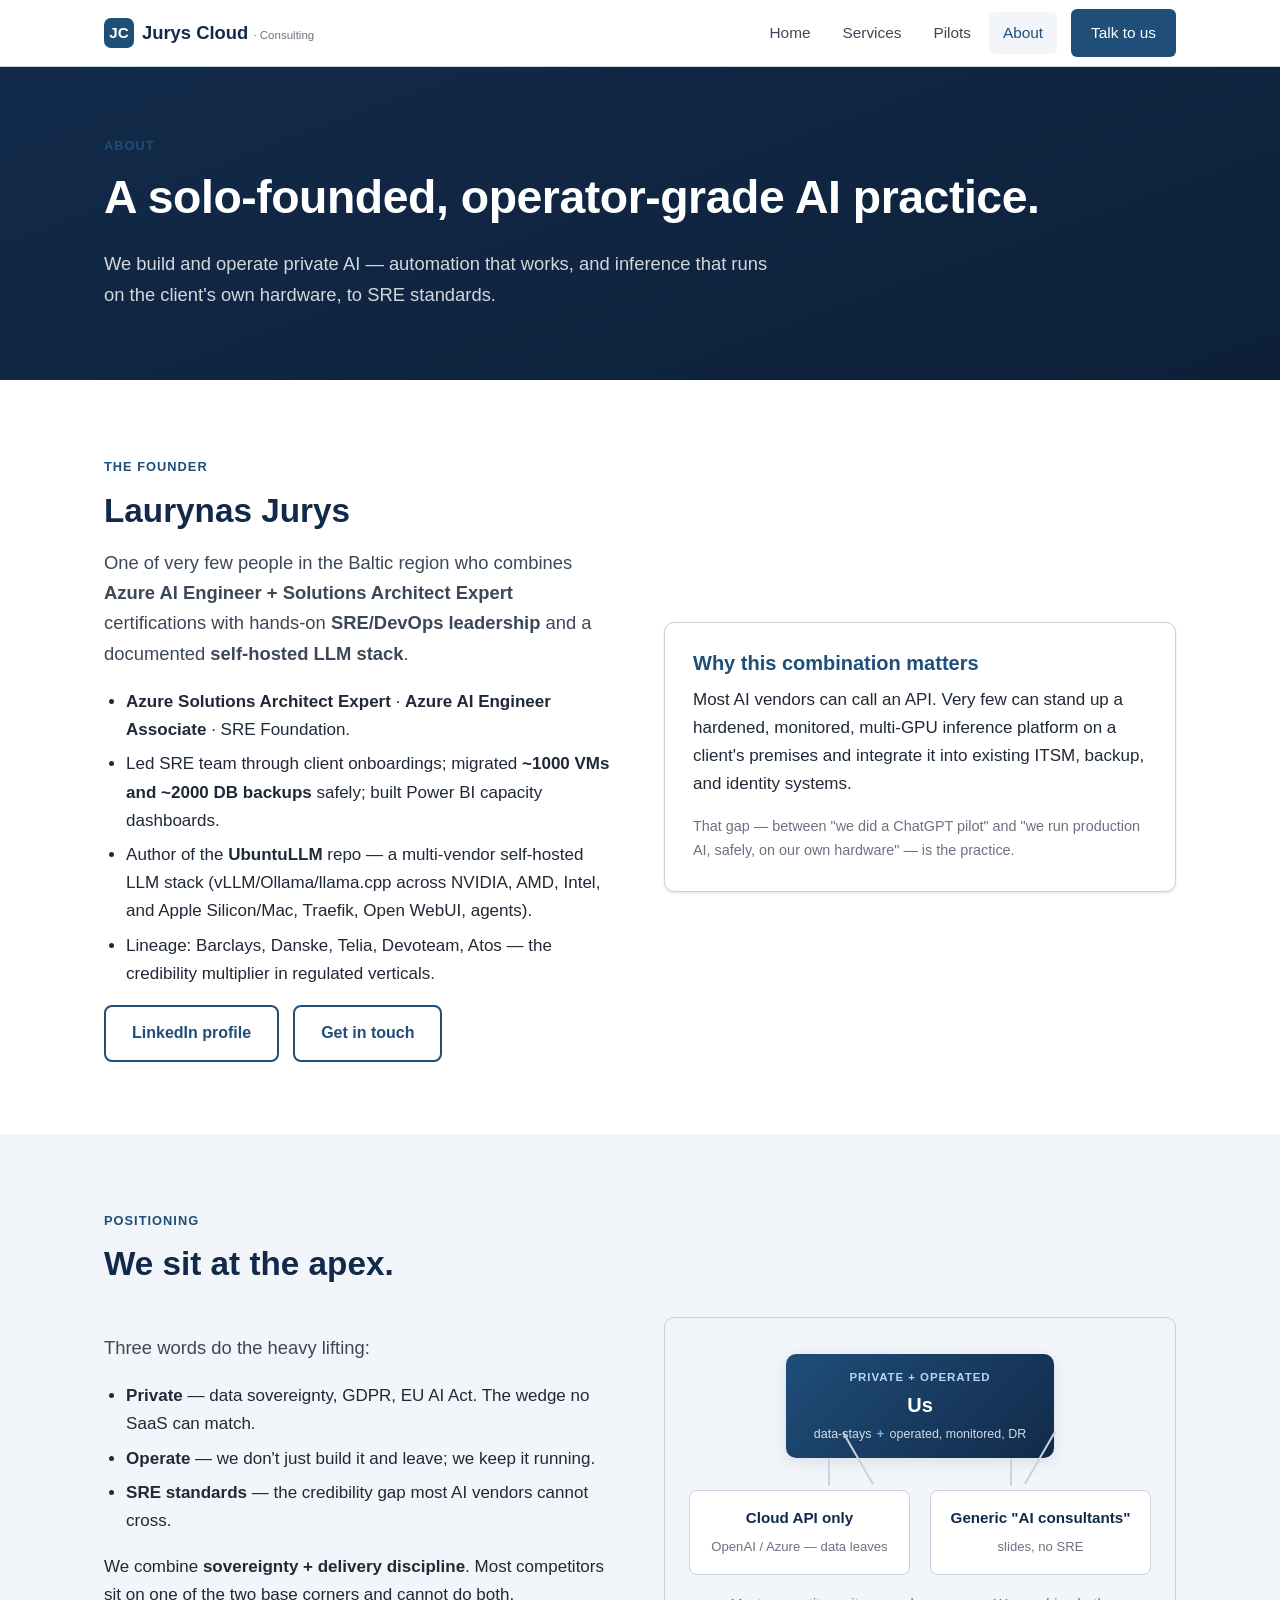
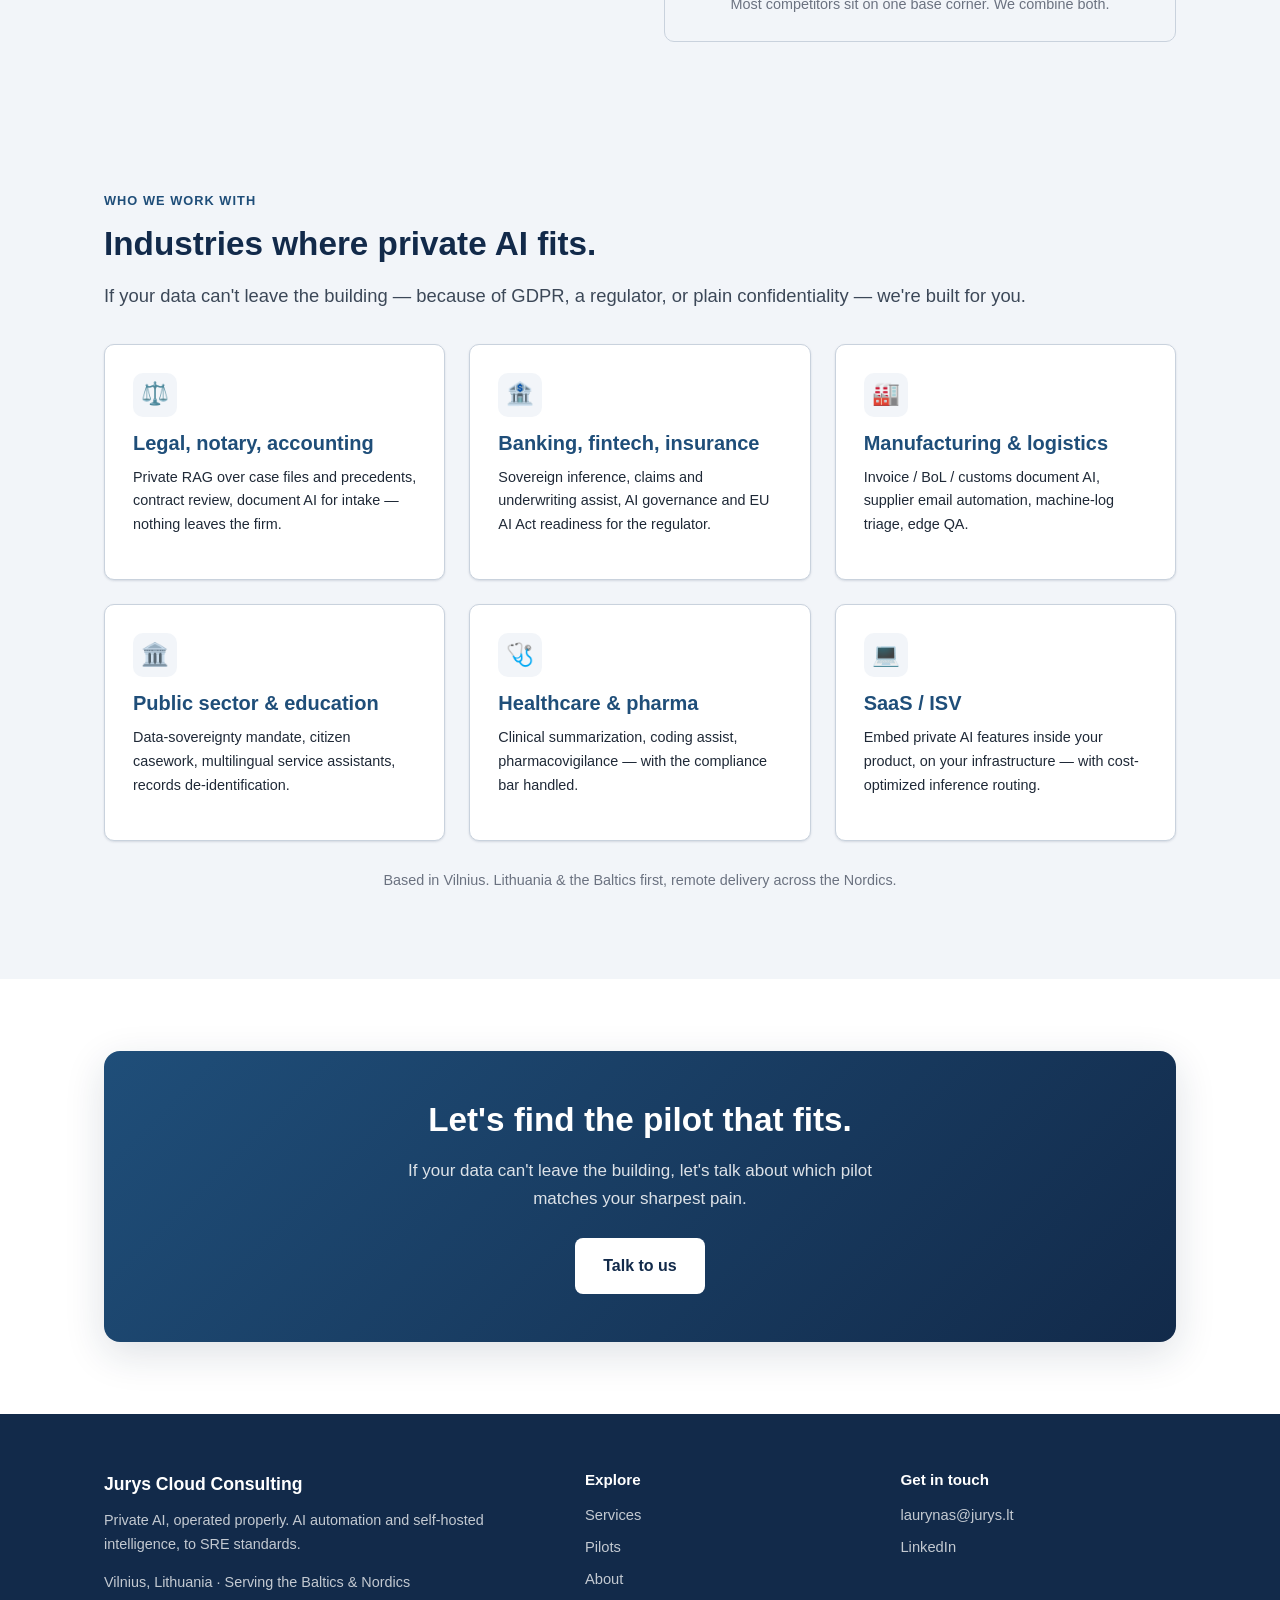
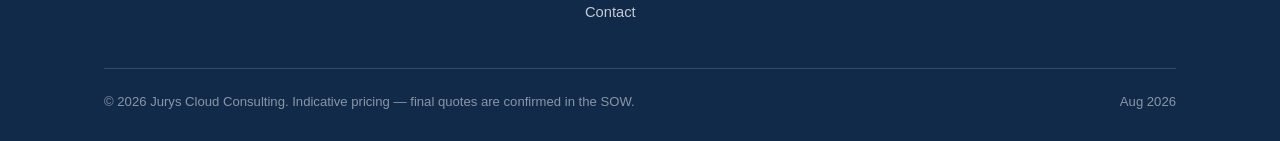
==== commit 24185638: "feat: replace staging site with full jurys.lt marketing site - New 5-page customer-facing site (inde" ====
--- a/about.html
+++ b/about.html
@@ -1,120 +1,219 @@
 <!DOCTYPE html>
 <html lang="en">
-  <head>
-    <meta charset="UTF-8" />
-    <meta name="viewport" content="width=device-width, initial-scale=1.0" />
-    <title>About | Jurys Cloud Consulting</title>
-    <meta
-      name="description"
-      content="Jurys Cloud Consulting helps SMBs deploy practical AI systems, with Azure and resilience support where needed."
-    />
-    <link rel="preconnect" href="https://fonts.googleapis.com" />
-    <link rel="preconnect" href="https://fonts.gstatic.com" crossorigin />
-    <link
-      href="https://fonts.googleapis.com/css2?family=Inter:wght@400;500;600;700;800&display=swap"
-      rel="stylesheet"
-    />
-    <link rel="stylesheet" href="styles.css" />
-  </head>
-  <body>
-    <div class="site-shell">
-      <header class="topbar reveal">
-        <a class="brand" href="index.html">
-          <span class="brand-mark">JCC</span>
-          <div>
-            <strong class="brand-name">Jurys Cloud Consulting</strong>
-            <div class="brand-subtitle">AI deployment, Azure support, and resilience planning</div>
+<head>
+  <meta charset="UTF-8">
+  <meta name="viewport" content="width=device-width, initial-scale=1.0">
+  <title>About — Jurys Cloud Consulting</title>
+  <meta name="description" content="A solo-founded, operator-grade AI practice. Azure AI Engineer + Solutions Architect Expert + SRE. We sit at the apex that combines sovereignty and delivery discipline.">
+  <link rel="stylesheet" href="styles.css">
+</head>
+<body>
+
+<header class="site-header">
+  <div class="container">
+    <a class="brand" href="index.html">
+      <span class="brand-mark">JC</span>
+      <span>Jurys Cloud <span class="brand-sub">· Consulting</span></span>
+    </a>
+    <button class="nav-toggle" aria-label="Toggle navigation" aria-expanded="false">
+      <span></span><span></span><span></span>
+    </button>
+    <nav class="nav">
+      <a href="index.html">Home</a>
+      <a href="services.html">Services</a>
+      <a href="pilots.html">Pilots</a>
+      <a href="about.html" class="active">About</a>
+      <a href="contact.html" class="btn btn-primary nav-cta">Talk to us</a>
+    </nav>
+  </div>
+</header>
+
+<section class="page-hero">
+  <div class="container">
+    <span class="eyebrow">About</span>
+    <h1>A solo-founded, operator-grade AI practice.</h1>
+    <p class="lead">
+      We build and operate private AI — automation that works, and inference
+      that runs on the client's own hardware, to SRE standards.
+    </p>
+  </div>
+</section>
+
+<!-- founder -->
+<section class="section">
+  <div class="container">
+    <div class="split">
+      <div>
+        <span class="eyebrow">The founder</span>
+        <h2>Laurynas Jurys</h2>
+        <p class="lead">
+          One of very few people in the Baltic region who combines
+          <strong>Azure AI Engineer + Solutions Architect Expert</strong>
+          certifications with hands-on <strong>SRE/DevOps leadership</strong>
+          and a documented <strong>self-hosted LLM stack</strong>.
+        </p>
+        <ul>
+          <li><strong>Azure Solutions Architect Expert</strong> · <strong>Azure AI Engineer Associate</strong> · SRE Foundation.</li>
+          <li>Led SRE team through client onboardings; migrated <strong>~1000 VMs and ~2000 DB backups</strong> safely; built Power BI capacity dashboards.</li>
+          <li>Author of the <strong>UbuntuLLM</strong> repo — a multi-vendor self-hosted LLM stack (vLLM/Ollama/llama.cpp across NVIDIA, AMD, Intel, and Apple Silicon/Mac, Traefik, Open WebUI, agents).</li>
+          <li>Lineage: Barclays, Danske, Telia, Devoteam, Atos — the credibility multiplier in regulated verticals.</li>
+        </ul>
+        <div class="btn-row" style="margin-top:16px;">
+          <a class="btn btn-ghost" href="https://www.linkedin.com/in/laurynas-jurys-01441728/" target="_blank" rel="noopener">LinkedIn profile</a>
+          <a class="btn btn-ghost" href="contact.html">Get in touch</a>
+        </div>
+      </div>
+      <div>
+        <div class="card">
+          <h3>Why this combination matters</h3>
+          <p>
+            Most AI vendors can call an API. Very few can stand up a hardened,
+            monitored, multi-GPU inference platform on a client's premises and
+            integrate it into existing ITSM, backup, and identity systems.
+          </p>
+          <p class="small muted" style="margin-bottom:0;">
+            That gap &mdash; between "we did a ChatGPT pilot" and "we run
+            production AI, safely, on our own hardware" &mdash; is the practice.
+          </p>
+        </div>
+      </div>
+    </div>
+  </div>
+</section>
+
+<!-- positioning triangle -->
+<section class="section section--alt">
+  <div class="container">
+    <span class="eyebrow">Positioning</span>
+    <h2>We sit at the apex.</h2>
+    <div class="split" style="margin-top:32px;">
+      <div>
+        <p class="lead">
+          Three words do the heavy lifting:
+        </p>
+        <ul>
+          <li><strong>Private</strong> &mdash; data sovereignty, GDPR, EU AI Act. The wedge no SaaS can match.</li>
+          <li><strong>Operate</strong> &mdash; we don't just build it and leave; we keep it running.</li>
+          <li><strong>SRE standards</strong> &mdash; the credibility gap most AI vendors cannot cross.</li>
+        </ul>
+        <p>
+          We combine <strong>sovereignty + delivery discipline</strong>. Most
+          competitors sit on one of the two base corners and cannot do both.
+        </p>
+      </div>
+      <div>
+        <div class="pos-diagram" aria-label="Positioning triangle">
+          <div class="pos-apex">
+            <span class="pos-apex-tag">Private + Operated</span>
+            <span class="pos-apex-name">Us</span>
+            <span class="pos-apex-sub">data-stays <span class="pos-x">+</span> operated, monitored, DR</span>
           </div>
-        </a>
-        <nav class="nav">
-          <a class="nav-link" href="index.html">Home</a>
-          <a class="nav-link" href="services.html">Services</a>
-          <a class="nav-link" href="training.html">Training</a>
-          <a class="nav-link nav-link-active" href="about.html">About</a>
-          <a class="nav-link nav-cta" href="contact.html">Contact</a>
-        </nav>
-      </header>
-
-      <main>
-        <section class="page-hero reveal">
-          <p class="eyebrow">About</p>
-          <h1>Practical AI delivery first. Stronger cloud foundations where they help.</h1>
-          <p class="lead page-lead">
-            Jurys Cloud Consulting exists to help SMBs move from vague AI ambition to usable systems,
-            with Azure architecture and resilience work added where they make the deployment safer, more scalable, or easier to support.
-          </p>
-        </section>
-
-        <section class="content-panel reveal split-panel split-panel-strong">
-          <div>
-            <h2>Why this approach exists</h2>
+          <div class="pos-legs">
+            <div class="pos-leg pos-leg--left"><span></span></div>
+            <div class="pos-leg pos-leg--right"><span></span></div>
           </div>
-          <div>
-            <p class="lead">
-              Many businesses want to adopt AI quickly, but do not need a generic cloud consultancy story. They need help choosing the right deployment model,
-              fitting it to their privacy and budget constraints, and making sure the result is something the team can actually use.
-            </p>
-            <p class="lead secondary-lead">
-              Sometimes that means local AI. Sometimes it means Azure-based services. Sometimes it means hybrid architecture.
-              The important part is to choose the right model for the business, then add the foundation and resilience work that makes it hold up.
-            </p>
-          </div>
-        </section>
-
-        <section class="content-panel reveal">
-          <div class="approach-list">
-            <div>
-              <span>01</span>
-              <h3>Start from the use case</h3>
-              <p>
-                The right AI architecture starts with the business workflow, not with whatever platform is fashionable that week.
-              </p>
+          <div class="pos-base">
+            <div class="pos-corner">
+              <strong>Cloud API only</strong>
+              <span class="muted">OpenAI / Azure — data leaves</span>
             </div>
-            <div>
-              <span>02</span>
-              <h3>Stay proportional</h3>
-              <p>
-                SMBs need workable systems, clear tradeoffs, and adoption support, not enterprise theatre and unnecessary complexity.
-              </p>
-            </div>
-            <div>
-              <span>03</span>
-              <h3>Add cloud and resilience where they strengthen the result</h3>
-              <p>
-                Azure foundations and disaster recovery planning matter when they help AI deployments become more secure, scalable, and supportable.
-              </p>
+            <div class="pos-corner">
+              <strong>Generic "AI consultants"</strong>
+              <span class="muted">slides, no SRE</span>
             </div>
           </div>
-        </section>
-
-        <section class="content-panel reveal split-panel">
-          <div>
-            <p class="eyebrow">Positioning</p>
-            <h2>AI deployment and training at the center. Azure and DR in support.</h2>
-          </div>
-          <div>
-            <p class="lead">
-              The offer is intentionally centered on AI delivery for SMBs. Cloud platform work and resilience planning are supporting services,
-              used where they help the AI system succeed in production instead of becoming fragile or hard to trust.
-            </p>
-            <a class="button button-primary" href="contact.html">Book a consultation</a>
-          </div>
-        </section>
-      </main>
-
-      <footer class="footer reveal">
-        <div>
-          <p class="eyebrow">Contact</p>
-          <h2>If the goal is useful AI, start with the workflow and constraints.</h2>
-          <p>Then choose the architecture that fits, not the one that sounds fashionable.</p>
+          <p class="pos-caption muted small">Most competitors sit on one base corner. We combine both.</p>
         </div>
-        <div class="footer-actions">
-          <a class="button button-primary" href="contact.html">Discuss your project</a>
-          <p>Jurys Cloud Consulting · About</p>
-        </div>
-      </footer>
-    </div>
-
-    <script src="script.js"></script>
-  </body>
+      </div>
+    </div>
+  </div>
+</section>
+
+<!-- who we work with -->
+<section class="section section--alt">
+  <div class="container">
+    <span class="eyebrow">Who we work with</span>
+    <h2>Industries where private AI fits.</h2>
+    <p class="lead">If your data can't leave the building &mdash; because of GDPR, a regulator, or plain confidentiality &mdash; we're built for you.</p>
+    <div class="grid grid-3" style="margin-top:32px;">
+      <div class="card">
+        <div class="card-icon">⚖️</div>
+        <h3>Legal, notary, accounting</h3>
+        <p class="small">Private RAG over case files and precedents, contract review, document AI for intake &mdash; nothing leaves the firm.</p>
+      </div>
+      <div class="card">
+        <div class="card-icon">🏦</div>
+        <h3>Banking, fintech, insurance</h3>
+        <p class="small">Sovereign inference, claims and underwriting assist, AI governance and EU AI Act readiness for the regulator.</p>
+      </div>
+      <div class="card">
+        <div class="card-icon">🏭</div>
+        <h3>Manufacturing &amp; logistics</h3>
+        <p class="small">Invoice / BoL / customs document AI, supplier email automation, machine-log triage, edge QA.</p>
+      </div>
+      <div class="card">
+        <div class="card-icon">🏛️</div>
+        <h3>Public sector &amp; education</h3>
+        <p class="small">Data-sovereignty mandate, citizen casework, multilingual service assistants, records de-identification.</p>
+      </div>
+      <div class="card">
+        <div class="card-icon">🩺</div>
+        <h3>Healthcare &amp; pharma</h3>
+        <p class="small">Clinical summarization, coding assist, pharmacovigilance &mdash; with the compliance bar handled.</p>
+      </div>
+      <div class="card">
+        <div class="card-icon">💻</div>
+        <h3>SaaS / ISV</h3>
+        <p class="small">Embed private AI features inside your product, on your infrastructure &mdash; with cost-optimized inference routing.</p>
+      </div>
+    </div>
+    <p class="small muted center" style="margin-top:28px;">Based in Vilnius. Lithuania &amp; the Baltics first, remote delivery across the Nordics.</p>
+  </div>
+</section>
+
+<!-- CTA -->
+<section class="section">
+  <div class="container">
+    <div class="cta-band">
+      <h2>Let's find the pilot that fits.</h2>
+      <p>If your data can't leave the building, let's talk about which pilot matches your sharpest pain.</p>
+      <a class="btn btn-primary" href="contact.html">Talk to us</a>
+    </div>
+  </div>
+</section>
+
+<footer class="site-footer">
+  <div class="container">
+    <div class="footer-grid">
+      <div>
+        <div class="footer-brand">Jurys Cloud Consulting</div>
+        <p class="small">Private AI, operated properly. AI automation and self-hosted intelligence, to SRE standards.</p>
+        <p class="small">Vilnius, Lithuania · Serving the Baltics &amp; Nordics</p>
+      </div>
+      <div>
+        <h4>Explore</h4>
+        <ul>
+          <li><a href="services.html">Services</a></li>
+          <li><a href="pilots.html">Pilots</a></li>
+          <li><a href="about.html">About</a></li>
+          <li><a href="contact.html">Contact</a></li>
+        </ul>
+      </div>
+      <div>
+        <h4>Get in touch</h4>
+        <ul>
+          <li><a href="mailto:laurynas@jurys.lt">laurynas@jurys.lt</a></li>
+          <li><a href="https://www.linkedin.com/in/laurynas-jurys-01441728/" target="_blank" rel="noopener">LinkedIn</a></li>
+        </ul>
+      </div>
+    </div>
+    <div class="footer-disclaimer">
+      <span>© <span id="year">2026</span> Jurys Cloud Consulting. Indicative pricing — final quotes are confirmed in the SOW.</span>
+      <span>Aug 2026</span>
+    </div>
+  </div>
+</footer>
+
+<script src="main.js"></script>
+</body>
 </html>
--- a/styles.css
+++ b/styles.css
@@ -1,663 +1,465 @@
+/* =====================================================================
+   Jurys Cloud Consulting — marketing site styles
+   Brand palette matches the DOCX exports (_build_docx.py).
+   Navy #122A4A · Accent #1F4E79 · Slate #3C4858 · Grey #6B7280
+   Light bg #F2F5F9 · Rule #C9D2DD
+   ===================================================================== */
+
 :root {
-  color-scheme: dark;
-  --bg: #07111f;
-  --bg-soft: rgba(15, 23, 42, 0.72);
-  --panel: rgba(10, 17, 31, 0.85);
-  --line: rgba(148, 163, 184, 0.16);
-  --text: #e5eefb;
-  --muted: #9fb1cc;
-  --primary: #6ee7f9;
-  --accent: #8b5cf6;
-  --shadow: 0 24px 80px rgba(2, 6, 23, 0.35);
-}
-
-* {
-  box-sizing: border-box;
-}
-
-html {
-  scroll-behavior: smooth;
-}
-
+  --navy:   #122A4A;
+  --blue:   #1F4E79;
+  --blue-2: #2A6BA8;
+  --slate:  #3C4858;
+  --grey:   #6B7280;
+  --bg:     #F2F5F9;
+  --rule:   #C9D2DD;
+  --white:  #FFFFFF;
+  --ink:    #1F2937;
+
+  --maxw: 1120px;
+  --radius: 10px;
+  --shadow-sm: 0 1px 3px rgba(18,42,74,.08), 0 1px 2px rgba(18,42,74,.06);
+  --shadow-md: 0 4px 16px rgba(18,42,74,.10);
+  --shadow-lg: 0 12px 40px rgba(18,42,74,.14);
+
+  --font: "Calibri", "Segoe UI", -apple-system, BlinkMacSystemFont, "Helvetica Neue", Arial, sans-serif;
+}
+
+/* ---------- reset ---------- */
+*, *::before, *::after { box-sizing: border-box; }
+html { scroll-behavior: smooth; -webkit-text-size-adjust: 100%; }
 body {
   margin: 0;
-  font-family: "Inter", system-ui, sans-serif;
-  background:
-    radial-gradient(circle at top left, rgba(139, 92, 246, 0.22), transparent 28%),
-    radial-gradient(circle at top right, rgba(110, 231, 249, 0.18), transparent 25%),
-    linear-gradient(180deg, #08101d 0%, #07111f 45%, #050a14 100%);
-  color: var(--text);
-}
-
-a {
-  color: inherit;
-}
-
-.site-shell {
-  width: min(1120px, calc(100% - 2rem));
-  margin: 0 auto;
-  padding: 1.25rem 0 3rem;
-}
-
-.topbar,
-.hero,
-.metrics,
-.content-panel,
-.footer {
-  backdrop-filter: blur(18px);
-}
-
-.topbar {
+  font-family: var(--font);
+  font-size: 17px;
+  line-height: 1.65;
+  color: var(--ink);
+  background: var(--white);
+}
+img { max-width: 100%; display: block; }
+a { color: var(--blue); text-decoration: none; }
+a:hover { color: var(--blue-2); text-decoration: underline; }
+
+h1, h2, h3, h4 { color: var(--navy); line-height: 1.25; margin: 0 0 .5em; font-weight: 600; }
+h1 { font-size: clamp(2rem, 4vw, 2.9rem); letter-spacing: -.01em; }
+h2 { font-size: clamp(1.55rem, 2.6vw, 2.1rem); }
+h3 { font-size: 1.25rem; color: var(--blue); }
+p { margin: 0 0 1em; }
+ul, ol { margin: 0 0 1em; padding-left: 1.3em; }
+li { margin-bottom: .4em; }
+
+.container { width: 100%; max-width: var(--maxw); margin: 0 auto; padding: 0 24px; }
+.section { padding: 72px 0; }
+.section--alt { background: var(--bg); }
+.section--tight { padding: 48px 0; }
+.lead { font-size: 1.15rem; color: var(--slate); }
+
+.eyebrow {
+  display: inline-block;
+  font-size: .8rem;
+  font-weight: 600;
+  letter-spacing: .08em;
+  text-transform: uppercase;
+  color: var(--blue);
+  margin-bottom: 12px;
+}
+.center { text-align: center; }
+.muted { color: var(--grey); }
+.small { font-size: .9rem; }
+
+/* ---------- buttons ---------- */
+.btn {
+  display: inline-block;
+  padding: 13px 26px;
+  border-radius: 8px;
+  font-weight: 600;
+  font-size: 1rem;
+  border: 2px solid transparent;
+  cursor: pointer;
+  transition: transform .12s ease, box-shadow .12s ease, background .12s ease;
+  text-decoration: none;
+}
+.btn:hover { text-decoration: none; transform: translateY(-1px); }
+.btn-primary { background: var(--blue); color: var(--white); }
+.btn-primary:hover { background: var(--navy); color: var(--white); box-shadow: var(--shadow-md); }
+.btn-outline { background: transparent; color: var(--white); border-color: rgba(255,255,255,.7); }
+.btn-outline:hover { background: rgba(255,255,255,.12); color: var(--white); }
+.btn-ghost { background: transparent; color: var(--blue); border-color: var(--blue); }
+.btn-ghost:hover { background: var(--blue); color: var(--white); }
+.btn-row { display: flex; flex-wrap: wrap; gap: 14px; }
+
+/* ---------- header / nav ---------- */
+.site-header {
   position: sticky;
-  top: 0.75rem;
-  z-index: 20;
+  top: 0;
+  z-index: 100;
+  background: rgba(255,255,255,.96);
+  backdrop-filter: saturate(180%) blur(8px);
+  border-bottom: 1px solid var(--rule);
+}
+.site-header .container {
   display: flex;
+  align-items: center;
   justify-content: space-between;
-  align-items: center;
-  gap: 1.25rem;
-  padding: 1rem 1.25rem;
-  margin-top: 0.5rem;
-  border: 1px solid rgba(148, 163, 184, 0.18);
-  border-radius: 22px;
-  background: rgba(7, 17, 31, 0.72);
-  box-shadow: 0 18px 48px rgba(2, 6, 23, 0.24);
-}
-
+  height: 66px;
+}
 .brand {
   display: flex;
-  align-items: center;
-  gap: 0.9rem;
-  text-decoration: none;
-}
-
-.brand-mark {
-  width: 2.6rem;
-  height: 2.6rem;
+  align-items: baseline;
+  gap: 8px;
+  font-weight: 700;
+  font-size: 1.15rem;
+  color: var(--navy);
+}
+.brand:hover { text-decoration: none; }
+.brand .brand-mark {
   display: inline-grid;
   place-items: center;
-  border-radius: 14px;
-  background: linear-gradient(135deg, var(--primary), var(--accent));
-  color: #04111a;
+  width: 30px; height: 30px;
+  background: var(--blue);
+  color: var(--white);
+  border-radius: 7px;
+  font-size: .95rem;
   font-weight: 800;
-  box-shadow: inset 0 1px 1px rgba(255, 255, 255, 0.2);
-}
-
-.brand-name,
-.button {
-  font-weight: 600;
-}
-
-.brand-subtitle {
-  margin-top: 0.2rem;
-  color: var(--muted);
-  font-size: 0.92rem;
-}
-
-.nav {
-  display: flex;
-  align-items: center;
-  gap: 0.5rem;
-  flex-wrap: wrap;
-  justify-content: flex-end;
-}
-
-.nav-link {
-  padding: 0.72rem 0.98rem;
-  border-radius: 999px;
-  text-decoration: none;
-  color: var(--muted);
-  transition: opacity 180ms ease, background 180ms ease, color 180ms ease, transform 180ms ease;
-}
-
-.nav-link:hover {
-  opacity: 0.98;
-  color: var(--text);
-  background: rgba(255, 255, 255, 0.04);
-}
-
-.nav-link-active {
-  background: rgba(255, 255, 255, 0.08);
-  color: var(--text);
-  box-shadow: inset 0 0 0 1px rgba(148, 163, 184, 0.08);
-}
-
-.nav-cta {
-  border: 1px solid var(--line);
-  color: var(--text);
-  background: rgba(255, 255, 255, 0.02);
-}
-
+  align-self: center;
+}
+.brand .brand-sub { font-size: .72rem; color: var(--grey); font-weight: 500; }
+
+.nav { display: flex; align-items: center; gap: 4px; }
+.nav a {
+  padding: 8px 14px;
+  border-radius: 6px;
+  color: var(--slate);
+  font-weight: 500;
+  font-size: .96rem;
+}
+.nav a:hover { background: var(--bg); color: var(--blue); text-decoration: none; }
+.nav a.active { color: var(--blue); background: var(--bg); }
+.nav .nav-cta { margin-left: 10px; padding: 9px 18px; }
+/* keep CTA text white in every state (.nav a would otherwise override .btn-primary) */
+.nav .nav-cta,
+.nav .nav-cta:link,
+.nav .nav-cta:visited { color: var(--white); background: var(--blue); }
+.nav .nav-cta:hover { color: var(--white); background: var(--navy); text-decoration: none; box-shadow: var(--shadow-md); }
+
+.nav-toggle {
+  display: none;
+  background: none;
+  border: 1px solid var(--rule);
+  border-radius: 8px;
+  padding: 8px 10px;
+  cursor: pointer;
+}
+.nav-toggle span {
+  display: block;
+  width: 22px; height: 2px;
+  background: var(--navy);
+  margin: 5px 0;
+  transition: .2s;
+}
+
+/* ---------- hero ---------- */
 .hero {
-  display: grid;
-  grid-template-columns: 1.25fr 0.85fr;
-  gap: 1.5rem;
-  align-items: stretch;
-  margin-top: 1.5rem;
-}
-
-.hero-copy,
-.hero-panel,
-.metrics article,
-.content-panel,
-.footer {
-  border: 1px solid var(--line);
-  background: var(--bg-soft);
-  box-shadow: var(--shadow);
-}
-
-.hero-copy,
-.hero-panel,
-.page-hero {
-  border-radius: 28px;
-  padding: 2.5rem;
-}
-
-.page-hero {
-  margin-top: 1.5rem;
-  border: 1px solid var(--line);
-  background: var(--bg-soft);
-  box-shadow: var(--shadow);
-}
-
-.hero-copy-home {
   background:
-    radial-gradient(circle at top left, rgba(110, 231, 249, 0.1), transparent 35%),
-    linear-gradient(180deg, rgba(15, 23, 42, 0.92), rgba(10, 17, 31, 0.82));
-}
-
-.eyebrow {
-  margin: 0 0 0.9rem;
-  color: var(--primary);
-  text-transform: uppercase;
-  letter-spacing: 0.12em;
-  font-size: 0.75rem;
-  font-weight: 700;
-}
-
-h1,
-h2,
-h3,
-p,
-ul {
-  margin-top: 0;
-}
-
-h1 {
-  font-size: clamp(2.5rem, 6vw, 5rem);
-  line-height: 0.97;
-  margin-bottom: 1rem;
-  max-width: 12ch;
-}
-
-h2 {
-  font-size: clamp(1.6rem, 3vw, 2.6rem);
-  line-height: 1.1;
-  margin-bottom: 1rem;
-}
-
-h3 {
-  font-size: 1.1rem;
-}
-
-.lead,
-.page-lead,
-.service-card p,
-.status-card p,
-.approach-list p,
-.metrics span,
-.footer p,
-.feature-card p,
-.blog-card p,
-.detail-list,
-.secondary-lead,
-.split-panel p {
-  color: var(--muted);
-  line-height: 1.7;
-}
-
-.hero-lead {
-  max-width: 56ch;
-  font-size: 1.08rem;
-}
-
-.page-lead {
-  max-width: 860px;
-}
-
-.hero-actions {
-  display: flex;
-  gap: 0.85rem;
-  flex-wrap: wrap;
-  margin-top: 2rem;
-}
-
-.hero-proof {
+    radial-gradient(1100px 500px at 80% -10%, rgba(42,107,168,.35), transparent 60%),
+    linear-gradient(160deg, var(--navy) 0%, #0d2038 100%);
+  color: var(--white);
+  padding: 96px 0 88px;
+}
+.hero h1 { color: var(--white); max-width: 16ch; }
+.hero .lead { color: rgba(255,255,255,.85); max-width: 60ch; }
+.hero .eyebrow { color: #7FB3E6; }
+.hero .btn-row { margin-top: 28px; }
+.hero-meta {
+  margin-top: 40px;
   display: flex;
   flex-wrap: wrap;
-  gap: 0.65rem;
-  margin-top: 1.35rem;
-}
-
-.hero-proof span {
-  padding: 0.45rem 0.8rem;
-  border-radius: 999px;
-  border: 1px solid rgba(148, 163, 184, 0.18);
-  background: rgba(255, 255, 255, 0.03);
-  color: var(--muted);
-  font-size: 0.9rem;
-}
-
-.button {
-  display: inline-flex;
-  align-items: center;
-  justify-content: center;
-  min-height: 48px;
-  padding: 0 1.1rem;
-  border-radius: 999px;
-  text-decoration: none;
-  transition: transform 180ms ease, opacity 180ms ease, border-color 180ms ease;
-}
-
-.button:hover,
-.text-link:hover {
-  opacity: 0.92;
-  transform: translateY(-1px);
-}
-
-.button:focus-visible,
-.nav-link:focus-visible,
-.text-link:focus-visible,
-.brand:focus-visible {
-  outline: 2px solid var(--primary);
-  outline-offset: 4px;
-}
-
-.button-primary {
-  background: linear-gradient(135deg, var(--primary), #9ae6ff);
-  color: #031019;
-}
-
-.button-secondary {
-  border: 1px solid var(--line);
-  color: var(--text);
-}
-
-.status-card {
-  height: 100%;
-  padding: 1.5rem;
-  border-radius: 22px;
-  background: linear-gradient(180deg, rgba(15, 23, 42, 0.96), rgba(10, 17, 31, 0.88));
-}
-
-.status-card-strong {
-  box-shadow: inset 0 1px 0 rgba(255, 255, 255, 0.04);
-}
-
-.status-pill,
-.blog-tag,
-.service-number {
-  display: inline-flex;
-  padding: 0.35rem 0.7rem;
-  border-radius: 999px;
-  background: rgba(110, 231, 249, 0.1);
-  color: var(--primary);
-  border: 1px solid rgba(110, 231, 249, 0.18);
-  font-size: 0.8rem;
-  font-weight: 700;
-}
-
-.status-pill {
-  margin-bottom: 1.1rem;
-}
-
-.status-card ul,
-.detail-list {
-  padding-left: 1.1rem;
-  line-height: 1.8;
-  margin: 1.25rem 0 0;
-}
-
-.metrics {
+  gap: 10px 28px;
+  font-size: .9rem;
+  color: rgba(255,255,255,.72);
+}
+.hero-meta strong { color: var(--white); }
+
+.page-hero {
+  background: linear-gradient(160deg, var(--navy) 0%, #0d2038 100%);
+  color: var(--white);
+  padding: 64px 0 52px;
+}
+.page-hero h1 { color: var(--white); }
+.page-hero .lead { color: rgba(255,255,255,.82); max-width: 65ch; }
+
+/* ---------- cards / grids ---------- */
+.grid { display: grid; gap: 24px; }
+.grid-2 { grid-template-columns: repeat(2, 1fr); }
+.grid-3 { grid-template-columns: repeat(3, 1fr); }
+.grid-4 { grid-template-columns: repeat(4, 1fr); }
+
+.card {
+  background: var(--white);
+  border: 1px solid var(--rule);
+  border-radius: var(--radius);
+  padding: 28px;
+  box-shadow: var(--shadow-sm);
+  transition: box-shadow .15s ease, transform .15s ease;
+}
+.card:hover { box-shadow: var(--shadow-md); transform: translateY(-2px); }
+.card h3 { margin-top: 0; }
+.card .card-icon {
+  display: inline-grid;
+  place-items: center;
+  width: 44px; height: 44px;
+  border-radius: 10px;
+  background: var(--bg);
+  color: var(--blue);
+  font-size: 1.4rem;
+  margin-bottom: 14px;
+}
+.card .card-price { font-weight: 700; color: var(--navy); font-size: 1.1rem; }
+.card .card-price small { font-weight: 500; color: var(--grey); font-size: .85rem; }
+.card .choose {
+  background: var(--bg);
+  border-left: 3px solid var(--blue);
+  padding: 12px 14px;
+  border-radius: 6px;
+  font-size: .95rem;
+  margin: 14px 0 0;
+}
+.card .choose strong { color: var(--navy); }
+
+/* hero-offer accent variant */
+.card--accent { border-top: 4px solid var(--blue); }
+
+/* ---------- stats ---------- */
+.stats {
   display: grid;
-  grid-template-columns: repeat(3, 1fr);
-  gap: 1rem;
-  margin-top: 1rem;
-}
-
-.metrics article,
-.service-card,
-.feature-card,
-.blog-card,
-.approach-list div {
-  border-radius: 20px;
-  padding: 1.35rem;
-}
-
-.metrics article {
-  background: rgba(10, 17, 31, 0.74);
-}
-
-.metrics strong,
-.service-card h3,
-.approach-list h3,
-.feature-card h3,
-.blog-card h3 {
-  display: block;
-  margin-bottom: 0.75rem;
-}
-
-.content-panel,
-.footer {
-  margin-top: 1rem;
-  border-radius: 28px;
-  padding: 2rem;
-}
-
-.section-heading {
-  max-width: 740px;
-}
-
-.compact-heading {
-  margin-bottom: 1.25rem;
-}
-
-.feature-grid,
-.blog-grid,
-.service-grid {
-  display: grid;
-  grid-template-columns: repeat(3, minmax(0, 1fr));
-  gap: 1rem;
-}
-
-.blog-grid {
-  grid-template-columns: repeat(2, minmax(0, 1fr));
-}
-
-.feature-grid-home {
-  grid-template-columns: repeat(3, minmax(0, 1fr));
-}
-
-.feature-grid-4 {
-  grid-template-columns: repeat(4, minmax(0, 1fr));
-}
-
-.feature-grid-2 {
-  grid-template-columns: repeat(2, minmax(0, 1fr));
-}
-
-.pillar-grid {
-  grid-template-columns: repeat(2, minmax(0, 1fr));
-}
-
-.service-grid-single {
-  grid-template-columns: 1fr;
-}
-
-.service-grid-stacked {
-  grid-template-columns: repeat(2, minmax(0, 1fr));
-}
-
-.service-card,
-.feature-card,
-.blog-card,
-.approach-list div,
-.contact-card,
-.comparison-table-wrap {
-  background: var(--panel);
-  border: 1px solid var(--line);
-}
-
-.feature-card-strong {
-  background: linear-gradient(180deg, rgba(15, 23, 42, 0.92), rgba(10, 17, 31, 0.82));
-}
-
-.service-card-large {
-  padding: 1.6rem;
-}
-
-.service-card-sales {
-  display: flex;
-  flex-direction: column;
-  gap: 0.9rem;
-}
-
-.service-button {
-  margin-top: auto;
-  width: 100%;
-}
-
-.sales-service-grid {
-  grid-template-columns: repeat(2, minmax(0, 1fr));
-}
-
-.training-grid {
-  grid-template-columns: repeat(2, minmax(0, 1fr));
-}
-
-.training-card {
-  display: flex;
-  flex-direction: column;
-  gap: 0.9rem;
-}
-
-.blog-card-muted {
-  background: rgba(10, 17, 31, 0.62);
-}
-
-.contact-card {
-  border-radius: 22px;
-  padding: 1.5rem;
-}
-
-.comparison-table-wrap {
-  border-radius: 22px;
-  padding: 1rem;
-  overflow-x: auto;
-}
-
-.comparison-table {
+  grid-template-columns: repeat(4, 1fr);
+  gap: 18px;
+}
+.stat {
+  background: var(--white);
+  border: 1px solid var(--rule);
+  border-radius: var(--radius);
+  padding: 24px;
+  text-align: center;
+}
+.stat .stat-num { font-size: 1.7rem; font-weight: 700; color: var(--navy); display: block; }
+.stat .stat-label { font-size: .88rem; color: var(--grey); }
+
+/* ---------- tables ---------- */
+.table-wrap { overflow-x: auto; border-radius: var(--radius); border: 1px solid var(--rule); }
+table {
   width: 100%;
   border-collapse: collapse;
-  min-width: 840px;
-}
-
-.comparison-table th,
-.comparison-table td {
+  font-size: .95rem;
+  background: var(--white);
+}
+th, td {
   text-align: left;
+  padding: 12px 16px;
+  border-bottom: 1px solid var(--rule);
   vertical-align: top;
-  padding: 1rem;
-  border-bottom: 1px solid var(--line);
-}
-
-.comparison-table th {
-  color: var(--text);
-  font-size: 0.95rem;
-}
-
-.comparison-table td {
-  color: var(--muted);
-  line-height: 1.6;
-}
-
-.comparison-table tbody tr:last-child td {
-  border-bottom: 0;
-}
-
-.contact-card h3 {
-  margin-bottom: 0.75rem;
-  font-size: 1.2rem;
-}
-
+}
+thead th {
+  background: var(--blue);
+  color: var(--white);
+  font-weight: 600;
+  white-space: nowrap;
+}
+tbody tr:nth-child(even) { background: var(--bg); }
+tbody tr:last-child td { border-bottom: none; }
+td .tier-good { color: var(--slate); }
+td .tier-better { color: var(--blue); font-weight: 600; }
+td .tier-best { color: var(--navy); font-weight: 700; }
+
+/* ---------- tags / chips ---------- */
+.tags { display: flex; flex-wrap: wrap; gap: 8px; margin-bottom: 14px; }
+.tag {
+  display: inline-block;
+  padding: 4px 10px;
+  font-size: .78rem;
+  font-weight: 600;
+  border-radius: 999px;
+  background: var(--bg);
+  color: var(--blue);
+  border: 1px solid var(--rule);
+}
+.tag--hot { background: #FDECEC; color: #B91C1C; border-color: #F5C2C2; }
+.tag--local { background: #E8F0FE; color: var(--blue); border-color: #C5DBF5; }
+.tag--quick { background: #FEF3E8; color: #B45309; border-color: #F5D9B8; }
+.tag--value { background: #EAF5EC; color: #15803D; border-color: #BFE0C7; }
+
+/* ---------- feature / split ---------- */
+.split {
+  display: grid;
+  grid-template-columns: 1fr 1fr;
+  gap: 48px;
+  align-items: center;
+}
+.split--wide-left { grid-template-columns: 1.3fr 1fr; }
+
+/* ---------- positioning diagram ---------- */
+.pos-diagram {
+  background: var(--bg);
+  border: 1px solid var(--rule);
+  border-radius: var(--radius);
+  padding: 36px 24px 24px;
+  text-align: center;
+}
+.pos-apex {
+  display: inline-flex;
+  flex-direction: column;
+  align-items: center;
+  gap: 2px;
+  background: linear-gradient(135deg, var(--blue), var(--navy));
+  color: var(--white);
+  padding: 14px 28px;
+  border-radius: 10px;
+  box-shadow: var(--shadow-md);
+  min-width: 220px;
+}
+.pos-apex-tag { font-size: .72rem; font-weight: 600; letter-spacing: .08em; text-transform: uppercase; color: #BBD4F0; }
+.pos-apex-name { font-size: 1.25rem; font-weight: 700; }
+.pos-apex-sub { font-size: .78rem; color: rgba(255,255,255,.82); }
+.pos-apex-sub .pos-x { color: #7FB3E6; font-weight: 700; margin: 0 2px; }
+
+.pos-legs { display: flex; justify-content: center; gap: 180px; height: 28px; margin: 0 auto; max-width: 420px; }
+.pos-leg { width: 2px; background: var(--rule); position: relative; }
+.pos-leg span { position: absolute; top: 0; left: 50%; transform: rotate(60deg); transform-origin: top center; width: 60px; height: 2px; background: var(--rule); }
+.pos-leg--right span { transform: rotate(120deg); }
+
+.pos-base { display: flex; justify-content: space-between; gap: 20px; margin-top: 4px; }
+.pos-corner {
+  flex: 1;
+  background: var(--white);
+  border: 1px solid var(--rule);
+  border-radius: 8px;
+  padding: 14px 16px;
+}
+.pos-corner strong { display: block; color: var(--navy); font-size: .95rem; margin-bottom: 2px; }
+.pos-corner .muted { font-size: .82rem; }
+
+.pos-caption { margin: 18px 0 0; }
+
+@media (max-width: 560px) {
+  .pos-legs { gap: 90px; max-width: 260px; }
+  .pos-base { flex-direction: column; }
+}
+
+/* ---------- CTA band ---------- */
+.cta-band {
+  background: linear-gradient(135deg, var(--blue) 0%, var(--navy) 100%);
+  color: var(--white);
+  border-radius: 16px;
+  padding: 48px;
+  text-align: center;
+  box-shadow: var(--shadow-lg);
+}
+.cta-band h2 { color: var(--white); }
+.cta-band p { color: rgba(255,255,255,.85); max-width: 56ch; margin: 0 auto 24px; }
+.cta-band .btn-primary { background: var(--white); color: var(--navy); }
+.cta-band .btn-primary:hover { background: var(--bg); color: var(--navy); }
+
+/* ---------- contact ---------- */
 .contact-grid {
-  grid-template-columns: repeat(3, minmax(0, 1fr));
-}
-
-.split-panel {
   display: grid;
-  grid-template-columns: 0.95fr 1.05fr;
-  gap: 1.5rem;
-  align-items: center;
-}
-
-.split-panel-strong {
+  grid-template-columns: 1.2fr .8fr;
+  gap: 48px;
   align-items: start;
 }
-
-.home-split {
-  background: linear-gradient(180deg, rgba(12, 18, 34, 0.92), rgba(8, 13, 25, 0.86));
-}
-
-.approach-list {
+.form { display: grid; gap: 16px; }
+.form-row { display: grid; grid-template-columns: 1fr 1fr; gap: 16px; }
+.form label { display: block; font-size: .9rem; font-weight: 600; color: var(--slate); margin-bottom: 6px; }
+.form input, .form select, .form textarea {
+  width: 100%;
+  padding: 11px 14px;
+  font-family: inherit;
+  font-size: 1rem;
+  border: 1px solid var(--rule);
+  border-radius: 8px;
+  background: var(--white);
+  color: var(--ink);
+}
+.form input:focus, .form select:focus, .form textarea:focus {
+  outline: 2px solid var(--blue);
+  outline-offset: -1px;
+  border-color: var(--blue);
+}
+.form textarea { min-height: 140px; resize: vertical; }
+.form-note { font-size: .85rem; color: var(--grey); }
+
+.contact-card {
+  background: var(--bg);
+  border: 1px solid var(--rule);
+  border-radius: var(--radius);
+  padding: 28px;
+}
+.contact-card h3 { margin-top: 0; }
+.contact-card dl { margin: 0; }
+.contact-card dt { font-weight: 600; color: var(--slate); font-size: .88rem; margin-top: 14px; }
+.contact-card dt:first-child { margin-top: 0; }
+.contact-card dd { margin: 2px 0 0; }
+
+/* ---------- footer ---------- */
+.site-footer {
+  background: var(--navy);
+  color: rgba(255,255,255,.75);
+  padding: 56px 0 28px;
+  margin-top: 0;
+}
+.site-footer h4 { color: var(--white); font-size: .95rem; margin-bottom: 14px; }
+.footer-grid {
   display: grid;
-  gap: 1rem;
-}
-
-.approach-list span {
-  display: inline-block;
-  margin-bottom: 0.65rem;
-  color: var(--primary);
-  font-weight: 800;
-}
-
-.text-link {
-  display: inline-flex;
-  margin-top: 0.75rem;
-  color: var(--primary);
-  text-decoration: none;
-  font-weight: 600;
-}
-
-.footer {
+  grid-template-columns: 1.6fr 1fr 1fr;
+  gap: 40px;
+  margin-bottom: 36px;
+}
+.site-footer a { color: rgba(255,255,255,.75); }
+.site-footer a:hover { color: var(--white); }
+.site-footer ul { list-style: none; padding: 0; margin: 0; }
+.site-footer li { margin-bottom: 8px; font-size: .92rem; }
+.footer-brand { font-size: 1.1rem; font-weight: 700; color: var(--white); margin-bottom: 10px; }
+.footer-disclaimer {
+  border-top: 1px solid rgba(255,255,255,.15);
+  padding-top: 22px;
+  font-size: .82rem;
+  color: rgba(255,255,255,.5);
   display: flex;
+  flex-wrap: wrap;
   justify-content: space-between;
-  gap: 1rem;
-  align-items: center;
-}
-
-.footer-actions {
-  display: flex;
-  flex-direction: column;
-  align-items: flex-end;
-  gap: 0.85rem;
-}
-
-.footer p:last-child {
-  text-align: right;
-}
-
-.reveal {
-  opacity: 1;
-  transform: translateY(0);
-  transition: opacity 500ms ease, transform 500ms ease;
-}
-
-.reveal.is-pending {
-  opacity: 0;
-  transform: translateY(16px);
-}
-
-@media (max-width: 980px) {
-  .hero,
-  .metrics,
-  .feature-grid,
-  .blog-grid,
-  .split-panel,
-  .pillar-grid,
-  .feature-grid-home,
-  .feature-grid-4,
-  .feature-grid-2,
-  .service-grid-stacked,
-  .sales-service-grid,
-  .training-grid {
-    grid-template-columns: 1fr;
+  gap: 10px;
+}
+
+/* ---------- responsive ---------- */
+@media (max-width: 900px) {
+  .grid-4 { grid-template-columns: repeat(2, 1fr); }
+  .stats { grid-template-columns: repeat(2, 1fr); }
+  .split, .split--wide-left, .contact-grid { grid-template-columns: 1fr; gap: 32px; }
+  .footer-grid { grid-template-columns: 1fr 1fr; }
+}
+@media (max-width: 720px) {
+  .nav, .nav .nav-cta { display: none; }
+  .nav-toggle { display: block; }
+  .nav.open {
+    display: flex;
+    flex-direction: column;
+    position: absolute;
+    top: 66px; left: 0; right: 0;
+    background: var(--white);
+    border-bottom: 1px solid var(--rule);
+    padding: 16px;
+    gap: 4px;
+    box-shadow: var(--shadow-md);
   }
-
-  .topbar {
-    align-items: flex-start;
-    flex-direction: column;
-    position: static;
-  }
-
-  .nav {
-    justify-content: flex-start;
-  }
-
-  h1 {
-    max-width: none;
-  }
-}
-
-@media (max-width: 900px) {
-  .footer {
-    flex-direction: column;
-    align-items: flex-start;
-  }
-
-  .hero-copy,
-  .hero-panel,
-  .content-panel,
-  .footer,
-  .page-hero {
-    padding: 1.5rem;
-  }
-
-  .footer-actions {
-    align-items: flex-start;
-  }
-
-  .footer p:last-child {
-    text-align: left;
-  }
-}
-
-@media (max-width: 640px) {
-  .site-shell {
-    width: min(100% - 1rem, 1120px);
-  }
-
-  .topbar {
-    padding: 0.9rem 1rem;
-  }
-
-  .brand {
-    align-items: flex-start;
-  }
-
-  .brand-subtitle {
-    font-size: 0.82rem;
-  }
-
-  .brand-name {
-    font-size: 0.95rem;
-  }
-
-  h1 {
-    font-size: 2.35rem;
-  }
-
-  .nav {
-    gap: 0.35rem;
-  }
-
-  .nav-link {
-    padding: 0.6rem 0.8rem;
-  }
-
-  .service-card,
-  .feature-card,
-  .blog-card,
-  .contact-card,
-  .comparison-table-wrap,
-  .metrics article,
-  .approach-list div {
-    padding: 1.1rem;
-  }
-
-  .content-panel,
-  .footer,
-  .page-hero,
-  .hero-copy,
-  .hero-panel {
-    border-radius: 22px;
-  }
-}
+  .nav.open a { width: 100%; }
+  .nav.open .nav-cta { display: inline-block; margin: 8px 0 0; text-align: center; }
+  body { font-size: 16px; }
+  .section { padding: 52px 0; }
+  .hero { padding: 64px 0; }
+  .cta-band { padding: 32px 24px; }
+  .grid-2, .grid-3, .grid-4 { grid-template-columns: 1fr; }
+  .form-row { grid-template-columns: 1fr; }
+}
+@media (max-width: 480px) {
+  .stats { grid-template-columns: 1fr; }
+  .footer-grid { grid-template-columns: 1fr; }
+}
